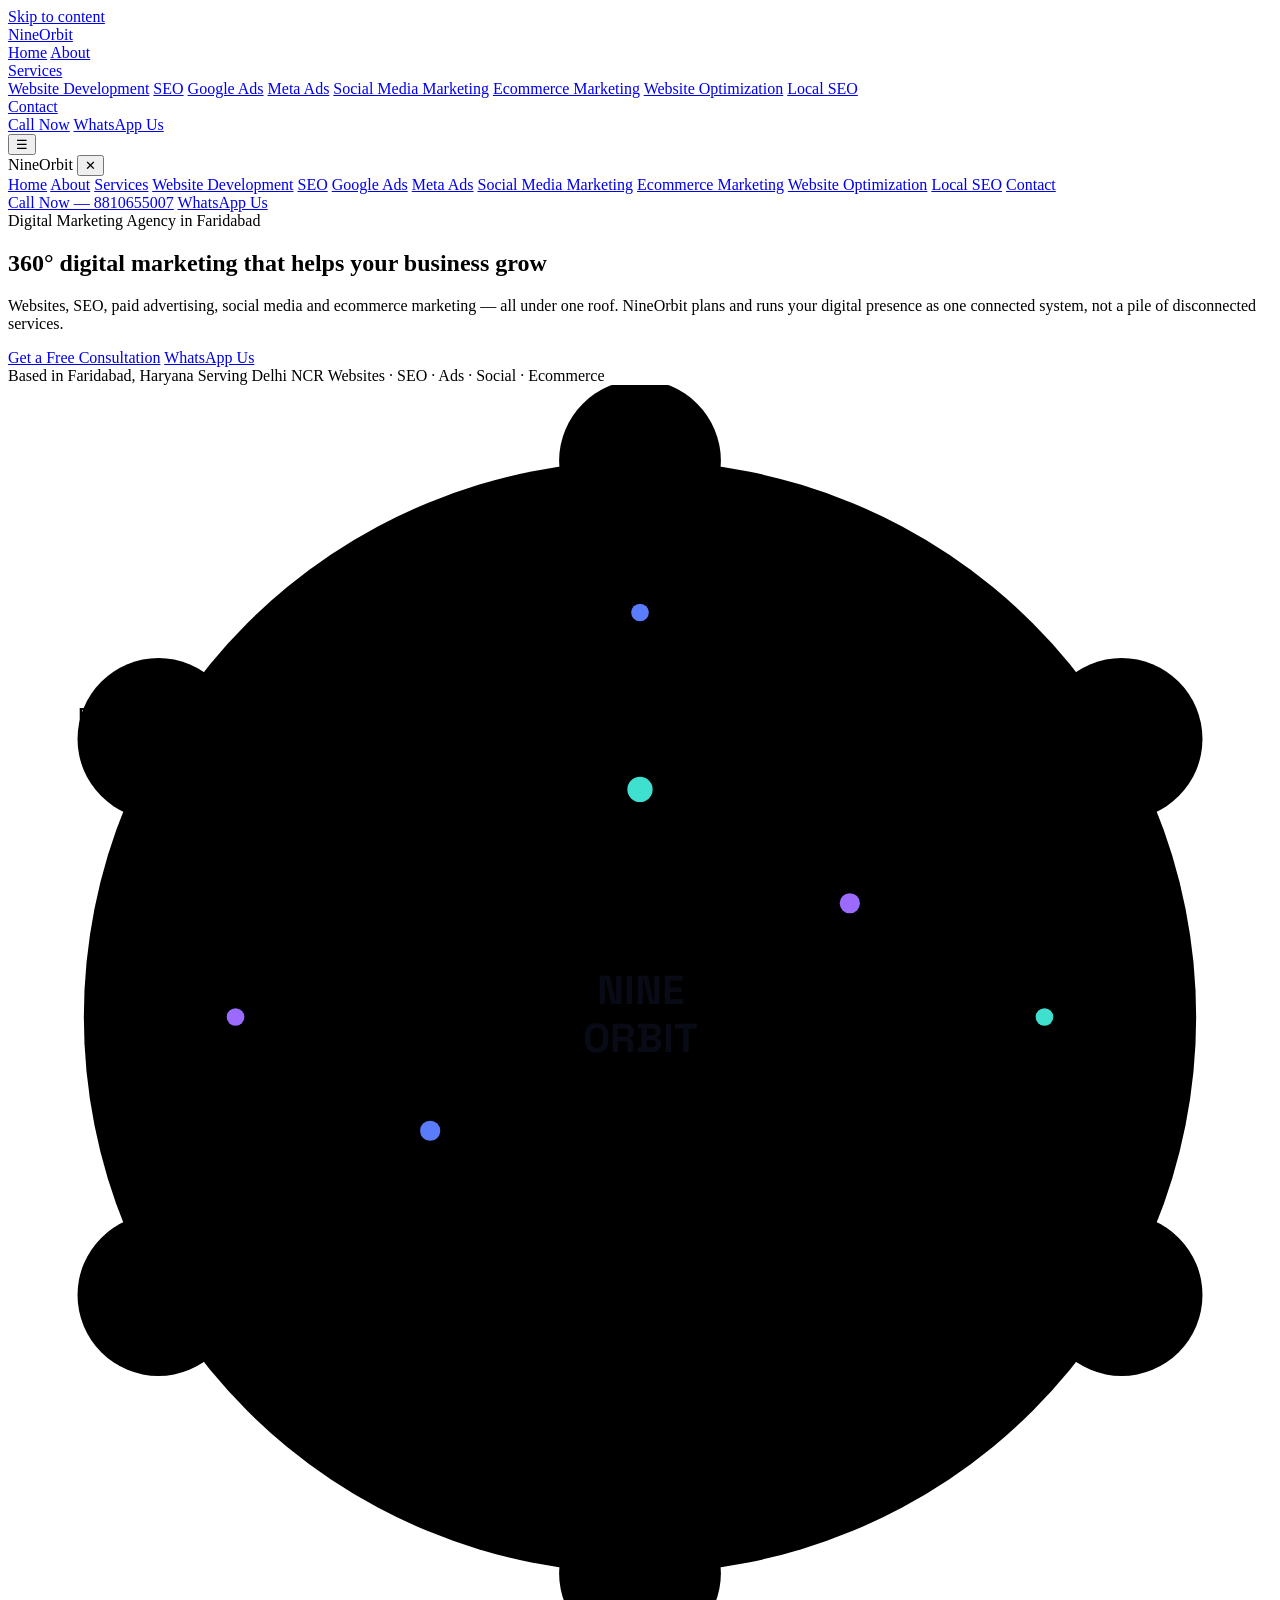
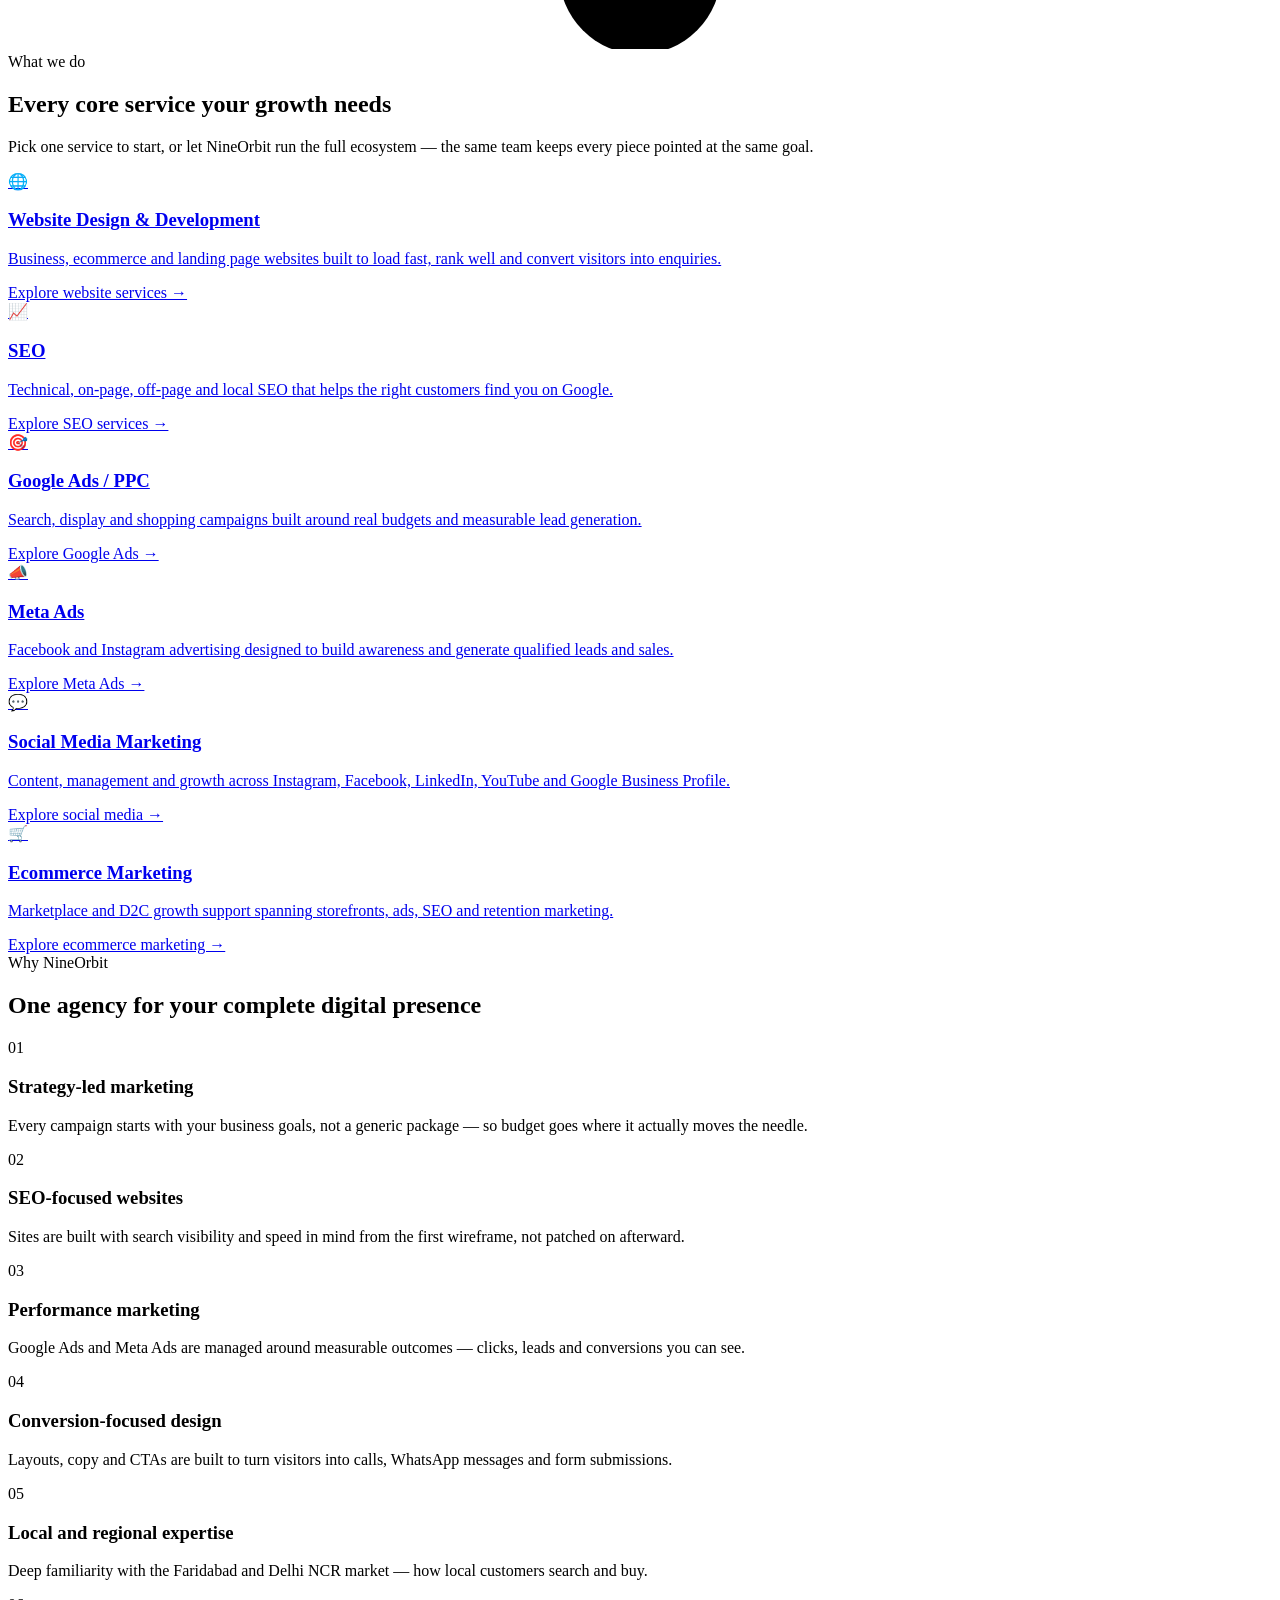
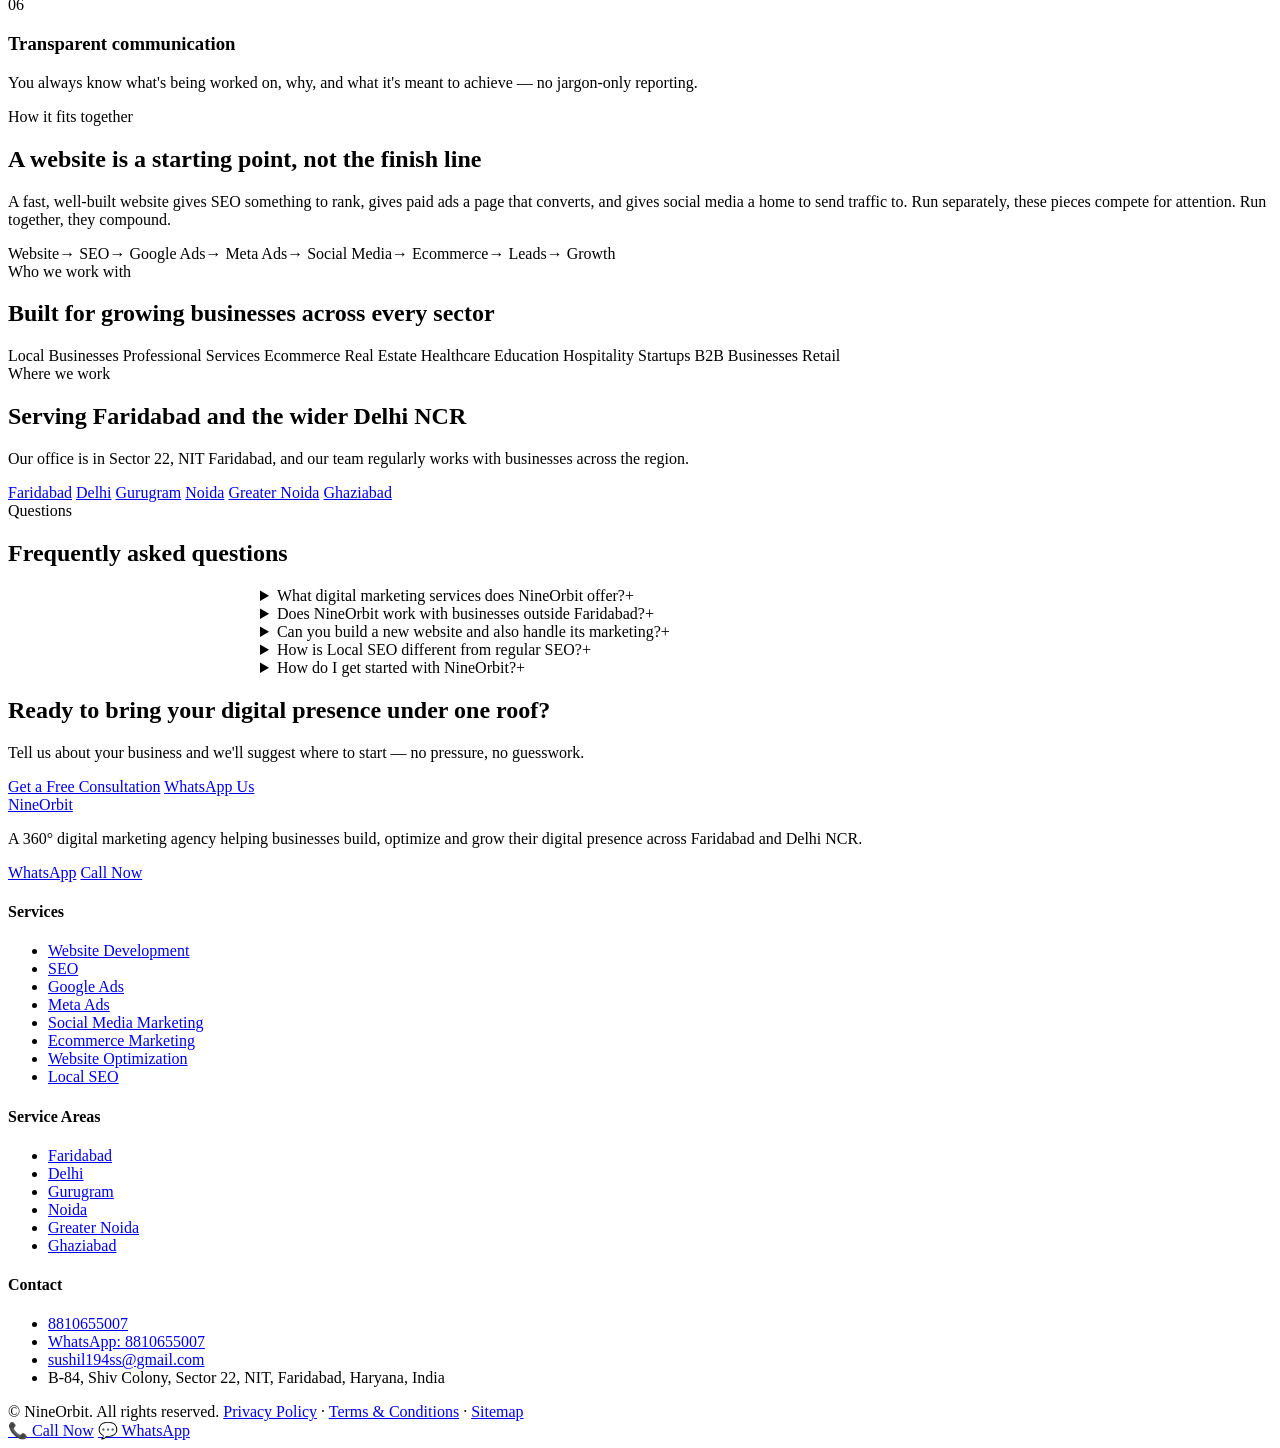
==== index.html @ 41f6447b "first viesion of nineorbit" ====
<!DOCTYPE html>
<html lang="en-IN">
<head>
<meta charset="UTF-8">
<meta name="viewport" content="width=device-width, initial-scale=1.0">
<title>NineOrbit — Digital Marketing Agency in Faridabad | Websites, SEO &amp; Ads</title>
<meta name="description" content="NineOrbit is a full-service digital marketing agency in Faridabad serving Delhi, Gurugram, Noida, Greater Noida and Ghaziabad — websites, SEO, Google Ads, Meta Ads, social media and ecommerce marketing under one roof.">
<link rel="canonical" href="https://www.nineorbit.in/">
<meta property="og:type" content="website">
<meta property="og:title" content="NineOrbit — 360° Digital Marketing Agency in Faridabad">
<meta property="og:description" content="Websites, SEO, paid advertising, social media and ecommerce marketing — all under one roof. Serving Faridabad, Delhi, Gurugram, Noida, Greater Noida and Ghaziabad.">
<meta property="og:url" content="https://www.nineorbit.in/">
<meta property="og:image" content="https://www.nineorbit.in/images/og-cover.jpg">
<meta property="og:locale" content="en_IN">
<meta name="twitter:card" content="summary_large_image">
<meta name="twitter:title" content="NineOrbit — 360° Digital Marketing Agency in Faridabad">
<meta name="twitter:description" content="Websites, SEO, paid advertising, social media and ecommerce marketing — all under one roof.">
<meta name="twitter:image" content="https://www.nineorbit.in/images/og-cover.jpg">
<link rel="icon" href="data:image/svg+xml,<svg xmlns=%22http://www.w3.org/2000/svg%22 viewBox=%220 0 32 32%22><circle cx=%2216%22 cy=%2216%22 r=%2214%22 fill=%22%235B7CFA%22/></svg>">
<link rel="preconnect" href="https://fonts.googleapis.com">
<link rel="preconnect" href="https://fonts.gstatic.com" crossorigin>
<link href="https://fonts.googleapis.com/css2?family=Space+Grotesk:wght@500;600;700&family=Inter:wght@400;500;600;700&family=IBM+Plex+Mono:wght@400;500&display=swap" rel="stylesheet">
<link rel="stylesheet" href="css/style.css">
<script type="application/ld+json">
{
  "@context": "https://schema.org",
  "@type": "Organization",
  "@id": "https://www.nineorbit.in/#organization",
  "name": "NineOrbit",
  "url": "https://www.nineorbit.in/",
  "logo": "https://www.nineorbit.in/images/logo.png",
  "email": "sushil194ss@gmail.com",
  "telephone": "+91-8810655007",
  "address": {
    "@type": "PostalAddress",
    "streetAddress": "B-84, Shiv Colony, Sector 22, NIT",
    "addressLocality": "Faridabad",
    "addressRegion": "Haryana",
    "addressCountry": "IN"
  }
}
</script>
<script type="application/ld+json">
{
  "@context": "https://schema.org",
  "@type": "LocalBusiness",
  "@id": "https://www.nineorbit.in/#localbusiness",
  "name": "NineOrbit",
  "image": "https://www.nineorbit.in/images/og-cover.jpg",
  "url": "https://www.nineorbit.in/",
  "telephone": "+91-8810655007",
  "email": "sushil194ss@gmail.com",
  "priceRange": "$$",
  "address": {
    "@type": "PostalAddress",
    "streetAddress": "B-84, Shiv Colony, Sector 22, NIT",
    "addressLocality": "Faridabad",
    "addressRegion": "Haryana",
    "postalCode": "121001",
    "addressCountry": "IN"
  },
  "areaServed": [
    {"@type": "City", "name": "Faridabad"},
    {"@type": "City", "name": "Delhi"},
    {"@type": "City", "name": "Gurugram"},
    {"@type": "City", "name": "Noida"},
    {"@type": "City", "name": "Greater Noida"},
    {"@type": "City", "name": "Ghaziabad"}
  ]
}
</script>
<script type="application/ld+json">
{
  "@context": "https://schema.org",
  "@type": "WebSite",
  "@id": "https://www.nineorbit.in/#website",
  "url": "https://www.nineorbit.in/",
  "name": "NineOrbit",
  "publisher": {"@id": "https://www.nineorbit.in/#organization"}
}
</script>
<script type="application/ld+json">
{
  "@context": "https://schema.org",
  "@type": "FAQPage",
  "mainEntity": [
    {"@type": "Question", "name": "What digital marketing services does NineOrbit offer?",
     "acceptedAnswer": {"@type": "Answer", "text": "NineOrbit provides website design and development, SEO (local, technical and on/off-page), Google Ads and Meta Ads management, social media marketing and management, and ecommerce marketing — planned and executed as one connected strategy rather than isolated services."}},
    {"@type": "Question", "name": "Does NineOrbit work with businesses outside Faridabad?",
     "acceptedAnswer": {"@type": "Answer", "text": "Yes. While our office is in Faridabad, we actively serve businesses across Delhi, Gurugram, Noida, Greater Noida and Ghaziabad, and can support clients across India remotely."}},
    {"@type": "Question", "name": "Can NineOrbit build a new website and handle its marketing?",
     "acceptedAnswer": {"@type": "Answer", "text": "Yes. We design and develop SEO-friendly, fast-loading websites and can also manage the SEO, paid advertising and social media that drive traffic to them, so the website and the marketing plan work together from day one."}},
    {"@type": "Question", "name": "How do I get started with NineOrbit?",
     "acceptedAnswer": {"@type": "Answer", "text": "Call or WhatsApp us at 8810655007, email sushil194ss@gmail.com, or fill out the consultation form on our Contact page. We'll discuss your goals and recommend a practical starting point."}}
  ]
}
</script>
</head>
<body>
<a class="skip-link" href="#main">Skip to content</a>

<header class="site-header">
  <nav class="nav">
    <a href="index.html" class="brand"><span class="brand-mark" aria-hidden="true"></span>NineOrbit</a>
    <div class="nav-links">
      <a href="index.html" aria-current="page">Home</a>
      <a href="about.html">About</a>
      <div class="has-dropdown">
        <a href="services.html">Services</a>
        <div class="dropdown">
          <a href="website-development.html">Website Development</a>
          <a href="seo.html">SEO</a>
          <a href="google-ads.html">Google Ads</a>
          <a href="meta-ads.html">Meta Ads</a>
          <a href="social-media-marketing.html">Social Media Marketing</a>
          <a href="ecommerce-marketing.html">Ecommerce Marketing</a>
          <a href="website-optimization.html">Website Optimization</a>
          <a href="local-seo.html">Local SEO</a>
        </div>
      </div>
      <a href="contact.html">Contact</a>
    </div>
    <div class="nav-cta">
      <a href="tel:+918810655007" class="btn btn-outline btn-sm">Call Now</a>
      <a href="https://wa.me/918810655007?text=Hello%20NineOrbit%2C%20I%20would%20like%20to%20discuss%20digital%20marketing%20services%20for%20my%20business." class="btn btn-primary btn-sm" target="_blank" rel="noopener">WhatsApp Us</a>
    </div>
    <button class="nav-toggle" data-nav-toggle aria-label="Open menu" aria-expanded="false" aria-controls="mobileDrawer">☰</button>
  </nav>
</header>

<div class="mobile-drawer" data-mobile-drawer id="mobileDrawer" aria-hidden="true">
  <div class="mobile-drawer-head">
    <span class="brand"><span class="brand-mark" aria-hidden="true"></span>NineOrbit</span>
    <button class="mobile-drawer-close" data-drawer-close aria-label="Close menu">✕</button>
  </div>
  <a href="index.html" aria-current="page">Home</a>
  <a href="about.html">About</a>
  <a href="services.html">Services</a>
  <a href="website-development.html">Website Development</a>
  <a href="seo.html">SEO</a>
  <a href="google-ads.html">Google Ads</a>
  <a href="meta-ads.html">Meta Ads</a>
  <a href="social-media-marketing.html">Social Media Marketing</a>
  <a href="ecommerce-marketing.html">Ecommerce Marketing</a>
  <a href="website-optimization.html">Website Optimization</a>
  <a href="local-seo.html">Local SEO</a>
  <a href="contact.html">Contact</a>
  <div class="mobile-drawer-ctas">
    <a href="tel:+918810655007" class="btn btn-outline btn-block">Call Now — 8810655007</a>
    <a href="https://wa.me/918810655007?text=Hello%20NineOrbit%2C%20I%20would%20like%20to%20discuss%20digital%20marketing%20services%20for%20my%20business." class="btn btn-primary btn-block" target="_blank" rel="noopener">WhatsApp Us</a>
  </div>
</div>

<main id="main">

  <section class="hero">
    <div class="container hero-grid">
      <div>
        <span class="eyebrow">Digital Marketing Agency in Faridabad</span>
        <h1>360° digital marketing that helps your business grow</h1>
        <p class="lede">Websites, SEO, paid advertising, social media and ecommerce marketing — all under one roof. NineOrbit plans and runs your digital presence as one connected system, not a pile of disconnected services.</p>
        <div class="hero-ctas">
          <a href="contact.html" class="btn btn-primary">Get a Free Consultation</a>
          <a href="https://wa.me/918810655007?text=Hello%20NineOrbit%2C%20I%20would%20like%20to%20discuss%20digital%20marketing%20services%20for%20my%20business." class="btn btn-whatsapp" target="_blank" rel="noopener">WhatsApp Us</a>
        </div>
        <div class="hero-trust">
          <span>Based in Faridabad, Haryana</span>
          <span>Serving Delhi NCR</span>
          <span>Websites · SEO · Ads · Social · Ecommerce</span>
        </div>
      </div>
      <div class="orbit-stage" aria-hidden="false">
        <svg viewBox="0 0 500 500" role="img" aria-labelledby="orbitTitle">
          <title id="orbitTitle">Diagram of NineOrbit's connected digital marketing ecosystem: website, SEO, Google Ads, Meta Ads, social media and ecommerce orbiting a central growth core</title>
          <defs>
            <radialGradient id="coreGradient" cx="35%" cy="30%" r="75%">
              <stop offset="0%" stop-color="#3FE0D0"/>
              <stop offset="45%" stop-color="#5B7CFA"/>
              <stop offset="100%" stop-color="#9B6BFF"/>
            </radialGradient>
          </defs>
          <circle class="orbit-ring" cx="250" cy="250" r="90"/>
          <circle class="orbit-ring" cx="250" cy="250" r="160"/>
          <circle class="orbit-ring" cx="250" cy="250" r="220"/>

          <g class="spin-slow" style="transform-origin:250px 250px;">
            <circle class="orbit-node" cx="250" cy="160" r="5" fill="#3FE0D0" stroke="none"/>
            <circle class="orbit-node" cx="333" cy="205" r="4" fill="#9B6BFF" stroke="none"/>
            <circle class="orbit-node" cx="167" cy="295" r="4" fill="#5B7CFA" stroke="none"/>
          </g>
          <g class="counter-spin" style="transform-origin:250px 250px;">
            <circle class="orbit-node" cx="250" cy="90" r="3.5" fill="#5B7CFA" stroke="none"/>
            <circle class="orbit-node" cx="410" cy="250" r="3.5" fill="#3FE0D0" stroke="none"/>
            <circle class="orbit-node" cx="90" cy="250" r="3.5" fill="#9B6BFF" stroke="none"/>
          </g>

          <circle class="orbit-core" cx="250" cy="250" r="56"/>
          <text x="250" y="245" text-anchor="middle" font-family="Space Grotesk, sans-serif" font-weight="700" font-size="16" fill="#080B15">NINE</text>
          <text x="250" y="264" text-anchor="middle" font-family="Space Grotesk, sans-serif" font-weight="700" font-size="16" fill="#080B15">ORBIT</text>

          <g font-family="IBM Plex Mono, monospace" font-size="12">
            <circle class="orbit-node" cx="250" cy="30" r="32"/>
            <text x="250" y="26" text-anchor="middle" class="orbit-node-label">Website</text>
            <text x="250" y="40" text-anchor="middle" class="orbit-node-label">Design</text>

            <circle class="orbit-node" cx="440.5" cy="140" r="32"/>
            <text x="440.5" y="136" text-anchor="middle" class="orbit-node-label">SEO</text>

            <circle class="orbit-node" cx="440.5" cy="360" r="32"/>
            <text x="440.5" y="356" text-anchor="middle" class="orbit-node-label">Google</text>
            <text x="440.5" y="370" text-anchor="middle" class="orbit-node-label">Ads</text>

            <circle class="orbit-node" cx="250" cy="470" r="32"/>
            <text x="250" y="466" text-anchor="middle" class="orbit-node-label">Meta</text>
            <text x="250" y="480" text-anchor="middle" class="orbit-node-label">Ads</text>

            <circle class="orbit-node" cx="59.5" cy="360" r="32"/>
            <text x="59.5" y="356" text-anchor="middle" class="orbit-node-label">Social</text>
            <text x="59.5" y="370" text-anchor="middle" class="orbit-node-label">Media</text>

            <circle class="orbit-node" cx="59.5" cy="140" r="32"/>
            <text x="59.5" y="136" text-anchor="middle" class="orbit-node-label">Ecommerce</text>
          </g>
        </svg>
      </div>
    </div>
  </section>

  <section class="section-tight">
    <div class="container">
      <div class="section-head center">
        <span class="eyebrow">What we do</span>
        <h2>Every core service your growth needs</h2>
        <p class="lede">Pick one service to start, or let NineOrbit run the full ecosystem — the same team keeps every piece pointed at the same goal.</p>
      </div>
      <div class="grid grid-3">
        <a href="website-development.html" class="card">
          <div class="card-icon">🌐</div>
          <h3>Website Design &amp; Development</h3>
          <p>Business, ecommerce and landing page websites built to load fast, rank well and convert visitors into enquiries.</p>
          <span class="card-link">Explore website services →</span>
        </a>
        <a href="seo.html" class="card">
          <div class="card-icon">📈</div>
          <h3>SEO</h3>
          <p>Technical, on-page, off-page and local SEO that helps the right customers find you on Google.</p>
          <span class="card-link">Explore SEO services →</span>
        </a>
        <a href="google-ads.html" class="card">
          <div class="card-icon">🎯</div>
          <h3>Google Ads / PPC</h3>
          <p>Search, display and shopping campaigns built around real budgets and measurable lead generation.</p>
          <span class="card-link">Explore Google Ads →</span>
        </a>
        <a href="meta-ads.html" class="card">
          <div class="card-icon">📣</div>
          <h3>Meta Ads</h3>
          <p>Facebook and Instagram advertising designed to build awareness and generate qualified leads and sales.</p>
          <span class="card-link">Explore Meta Ads →</span>
        </a>
        <a href="social-media-marketing.html" class="card">
          <div class="card-icon">💬</div>
          <h3>Social Media Marketing</h3>
          <p>Content, management and growth across Instagram, Facebook, LinkedIn, YouTube and Google Business Profile.</p>
          <span class="card-link">Explore social media →</span>
        </a>
        <a href="ecommerce-marketing.html" class="card">
          <div class="card-icon">🛒</div>
          <h3>Ecommerce Marketing</h3>
          <p>Marketplace and D2C growth support spanning storefronts, ads, SEO and retention marketing.</p>
          <span class="card-link">Explore ecommerce marketing →</span>
        </a>
      </div>
    </div>
  </section>

  <section class="section-tight">
    <div class="container">
      <div class="section-head">
        <span class="eyebrow">Why NineOrbit</span>
        <h2>One agency for your complete digital presence</h2>
      </div>
      <div class="grid grid-2">
        <div>
          <div class="feature-row">
            <span class="feature-num">01</span>
            <div><h3>Strategy-led marketing</h3><p>Every campaign starts with your business goals, not a generic package — so budget goes where it actually moves the needle.</p></div>
          </div>
          <div class="feature-row">
            <span class="feature-num">02</span>
            <div><h3>SEO-focused websites</h3><p>Sites are built with search visibility and speed in mind from the first wireframe, not patched on afterward.</p></div>
          </div>
          <div class="feature-row">
            <span class="feature-num">03</span>
            <div><h3>Performance marketing</h3><p>Google Ads and Meta Ads are managed around measurable outcomes — clicks, leads and conversions you can see.</p></div>
          </div>
        </div>
        <div>
          <div class="feature-row">
            <span class="feature-num">04</span>
            <div><h3>Conversion-focused design</h3><p>Layouts, copy and CTAs are built to turn visitors into calls, WhatsApp messages and form submissions.</p></div>
          </div>
          <div class="feature-row">
            <span class="feature-num">05</span>
            <div><h3>Local and regional expertise</h3><p>Deep familiarity with the Faridabad and Delhi NCR market — how local customers search and buy.</p></div>
          </div>
          <div class="feature-row">
            <span class="feature-num">06</span>
            <div><h3>Transparent communication</h3><p>You always know what's being worked on, why, and what it's meant to achieve — no jargon-only reporting.</p></div>
          </div>
        </div>
      </div>
    </div>
  </section>

  <section class="section-tight">
    <div class="container">
      <div class="section-head center">
        <span class="eyebrow">How it fits together</span>
        <h2>A website is a starting point, not the finish line</h2>
        <p class="lede">A fast, well-built website gives SEO something to rank, gives paid ads a page that converts, and gives social media a home to send traffic to. Run separately, these pieces compete for attention. Run together, they compound.</p>
      </div>
      <div class="flow">
        <span class="flow-node">Website</span><span class="flow-arrow">→</span>
        <span class="flow-node">SEO</span><span class="flow-arrow">→</span>
        <span class="flow-node">Google Ads</span><span class="flow-arrow">→</span>
        <span class="flow-node">Meta Ads</span><span class="flow-arrow">→</span>
        <span class="flow-node">Social Media</span><span class="flow-arrow">→</span>
        <span class="flow-node">Ecommerce</span><span class="flow-arrow">→</span>
        <span class="flow-node">Leads</span><span class="flow-arrow">→</span>
        <span class="flow-node">Growth</span>
      </div>
    </div>
  </section>

  <section class="section-tight">
    <div class="container">
      <div class="section-head center">
        <span class="eyebrow">Who we work with</span>
        <h2>Built for growing businesses across every sector</h2>
      </div>
      <div class="chip-row" style="justify-content:center;">
        <span class="chip">Local Businesses</span>
        <span class="chip">Professional Services</span>
        <span class="chip">Ecommerce</span>
        <span class="chip">Real Estate</span>
        <span class="chip">Healthcare</span>
        <span class="chip">Education</span>
        <span class="chip">Hospitality</span>
        <span class="chip">Startups</span>
        <span class="chip">B2B Businesses</span>
        <span class="chip">Retail</span>
      </div>
    </div>
  </section>

  <section class="section-tight">
    <div class="container">
      <div class="section-head center">
        <span class="eyebrow">Where we work</span>
        <h2>Serving Faridabad and the wider Delhi NCR</h2>
        <p class="lede">Our office is in Sector 22, NIT Faridabad, and our team regularly works with businesses across the region.</p>
      </div>
      <div class="chip-row" style="justify-content:center;">
        <a href="local-seo.html" class="chip">Faridabad</a>
        <a href="local-seo.html" class="chip">Delhi</a>
        <a href="local-seo.html" class="chip">Gurugram</a>
        <a href="local-seo.html" class="chip">Noida</a>
        <a href="local-seo.html" class="chip">Greater Noida</a>
        <a href="local-seo.html" class="chip">Ghaziabad</a>
      </div>
    </div>
  </section>

  <section class="section-tight">
    <div class="container">
      <div class="section-head center">
        <span class="eyebrow">Questions</span>
        <h2>Frequently asked questions</h2>
      </div>
      <div style="max-width:760px;margin:0 auto;">
        <details class="faq-item">
          <summary class="faq-q">What digital marketing services does NineOrbit offer?<span class="plus">+</span></summary>
          <div class="faq-a">Website design and development, SEO (local, technical, on-page and off-page), Google Ads and Meta Ads management, social media marketing and management, and ecommerce marketing — planned as one connected strategy.</div>
        </details>
        <details class="faq-item">
          <summary class="faq-q">Does NineOrbit work with businesses outside Faridabad?<span class="plus">+</span></summary>
          <div class="faq-a">Yes. Alongside Faridabad, we actively serve businesses in Delhi, Gurugram, Noida, Greater Noida and Ghaziabad, and support clients across India remotely.</div>
        </details>
        <details class="faq-item">
          <summary class="faq-q">Can you build a new website and also handle its marketing?<span class="plus">+</span></summary>
          <div class="faq-a">Yes — we design SEO-friendly, fast websites and can manage the SEO, ads and social media that drive traffic to them, so the site and the marketing plan are built to work together.</div>
        </details>
        <details class="faq-item">
          <summary class="faq-q">How is Local SEO different from regular SEO?<span class="plus">+</span></summary>
          <div class="faq-a">Local SEO focuses on visibility for location-based searches — Google Business Profile optimisation, local listings and location-specific content — alongside the technical and on-page foundations of regular SEO.</div>
        </details>
        <details class="faq-item">
          <summary class="faq-q">How do I get started with NineOrbit?<span class="plus">+</span></summary>
          <div class="faq-a">Call or WhatsApp 8810655007, email sushil194ss@gmail.com, or fill in the consultation form on our <a href="contact.html">Contact page</a>. We'll discuss your goals and suggest a practical starting point.</div>
        </details>
      </div>
    </div>
  </section>

  <section class="section-tight">
    <div class="container">
      <div class="cta-band">
        <h2>Ready to bring your digital presence under one roof?</h2>
        <p>Tell us about your business and we'll suggest where to start — no pressure, no guesswork.</p>
        <div class="cta-actions">
          <a href="contact.html" class="btn btn-primary">Get a Free Consultation</a>
          <a href="https://wa.me/918810655007?text=Hello%20NineOrbit%2C%20I%20would%20like%20to%20discuss%20digital%20marketing%20services%20for%20my%20business." class="btn btn-outline" target="_blank" rel="noopener">WhatsApp Us</a>
        </div>
      </div>
    </div>
  </section>

</main>

<footer class="site-footer">
  <div class="container">
    <div class="footer-grid">
      <div>
        <a href="index.html" class="brand" style="margin-bottom:14px;display:flex;"><span class="brand-mark"></span>NineOrbit</a>
        <p>A 360° digital marketing agency helping businesses build, optimize and grow their digital presence across Faridabad and Delhi NCR.</p>
        <div class="chip-row" style="margin-top:16px;">
          <a href="https://wa.me/918810655007" class="btn btn-whatsapp btn-sm" target="_blank" rel="noopener">WhatsApp</a>
          <a href="tel:+918810655007" class="btn btn-outline btn-sm">Call Now</a>
        </div>
      </div>
      <div>
        <h4>Services</h4>
        <ul>
          <li><a href="website-development.html">Website Development</a></li>
          <li><a href="seo.html">SEO</a></li>
          <li><a href="google-ads.html">Google Ads</a></li>
          <li><a href="meta-ads.html">Meta Ads</a></li>
          <li><a href="social-media-marketing.html">Social Media Marketing</a></li>
          <li><a href="ecommerce-marketing.html">Ecommerce Marketing</a></li>
          <li><a href="website-optimization.html">Website Optimization</a></li>
          <li><a href="local-seo.html">Local SEO</a></li>
        </ul>
      </div>
      <div>
        <h4>Service Areas</h4>
        <ul>
          <li><a href="local-seo.html">Faridabad</a></li>
          <li><a href="local-seo.html">Delhi</a></li>
          <li><a href="local-seo.html">Gurugram</a></li>
          <li><a href="local-seo.html">Noida</a></li>
          <li><a href="local-seo.html">Greater Noida</a></li>
          <li><a href="local-seo.html">Ghaziabad</a></li>
        </ul>
      </div>
      <div>
        <h4>Contact</h4>
        <ul>
          <li><a href="tel:+918810655007">8810655007</a></li>
          <li><a href="https://wa.me/918810655007">WhatsApp: 8810655007</a></li>
          <li><a href="mailto:sushil194ss@gmail.com">sushil194ss@gmail.com</a></li>
          <li>B-84, Shiv Colony, Sector 22, NIT, Faridabad, Haryana, India</li>
        </ul>
      </div>
    </div>
    <div class="footer-bottom">
      <span>© <span data-year></span> NineOrbit. All rights reserved.</span>
      <span><a href="privacy-policy.html">Privacy Policy</a> · <a href="terms-conditions.html">Terms &amp; Conditions</a> · <a href="sitemap.xml">Sitemap</a></span>
    </div>
  </div>
</footer>

<div class="mobile-sticky-cta">
  <a href="tel:+918810655007" class="call">📞 Call Now</a>
  <a href="https://wa.me/918810655007?text=Hello%20NineOrbit%2C%20I%20would%20like%20to%20discuss%20digital%20marketing%20services%20for%20my%20business." class="whatsapp" target="_blank" rel="noopener">💬 WhatsApp</a>
</div>

<script src="js/main.js" defer></script>
</body>
</html>
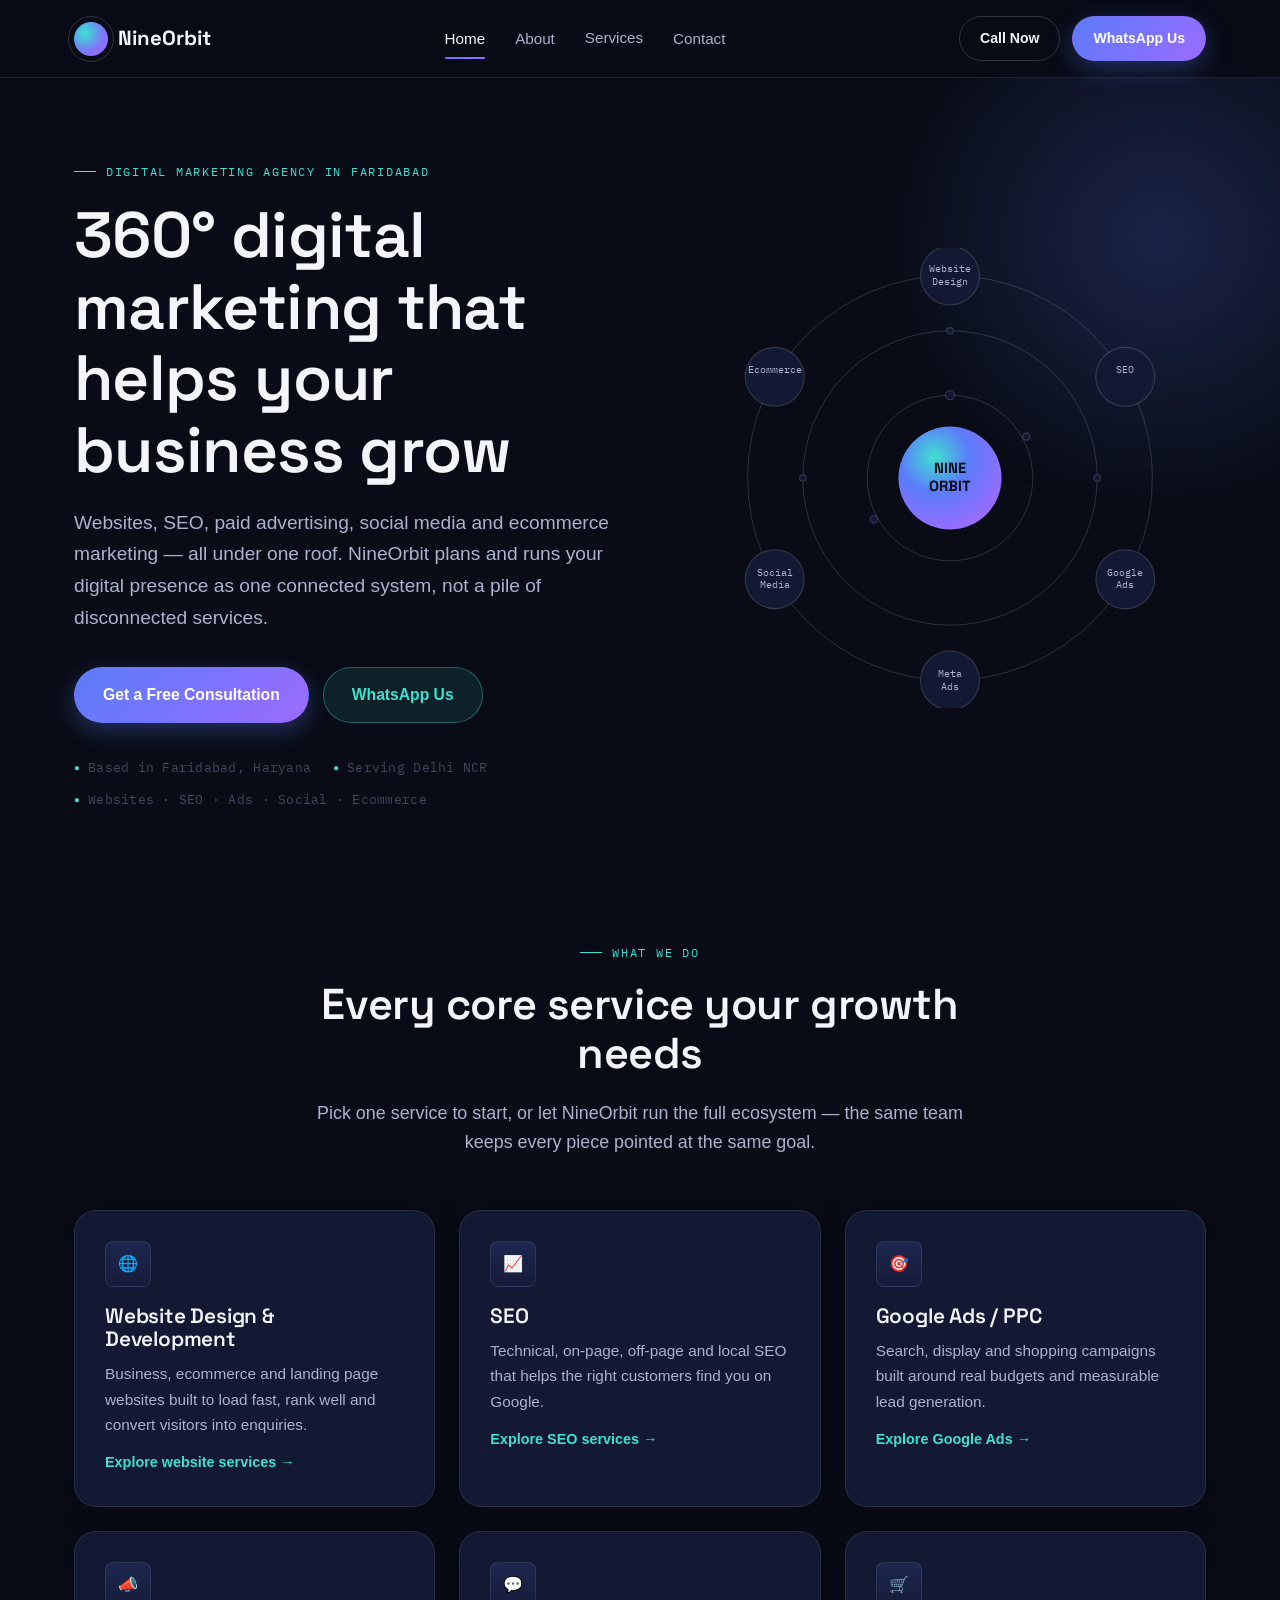
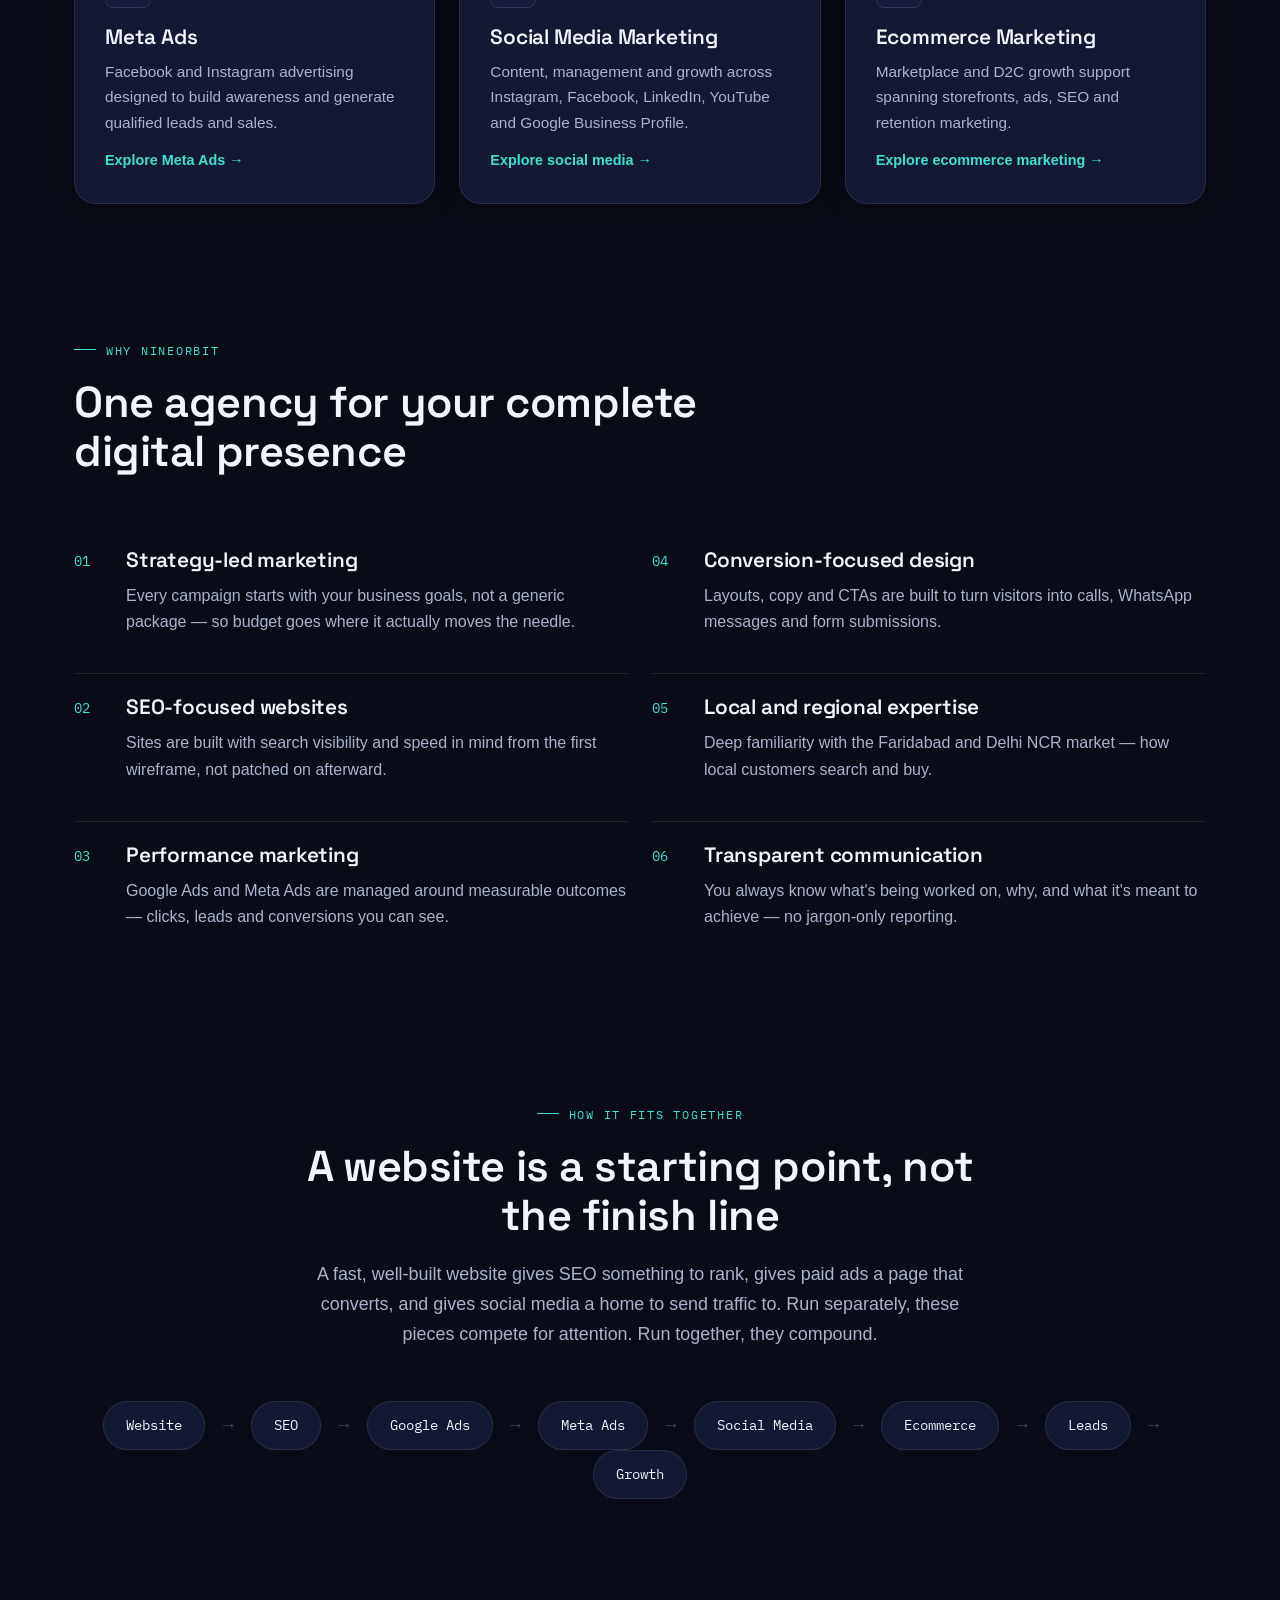
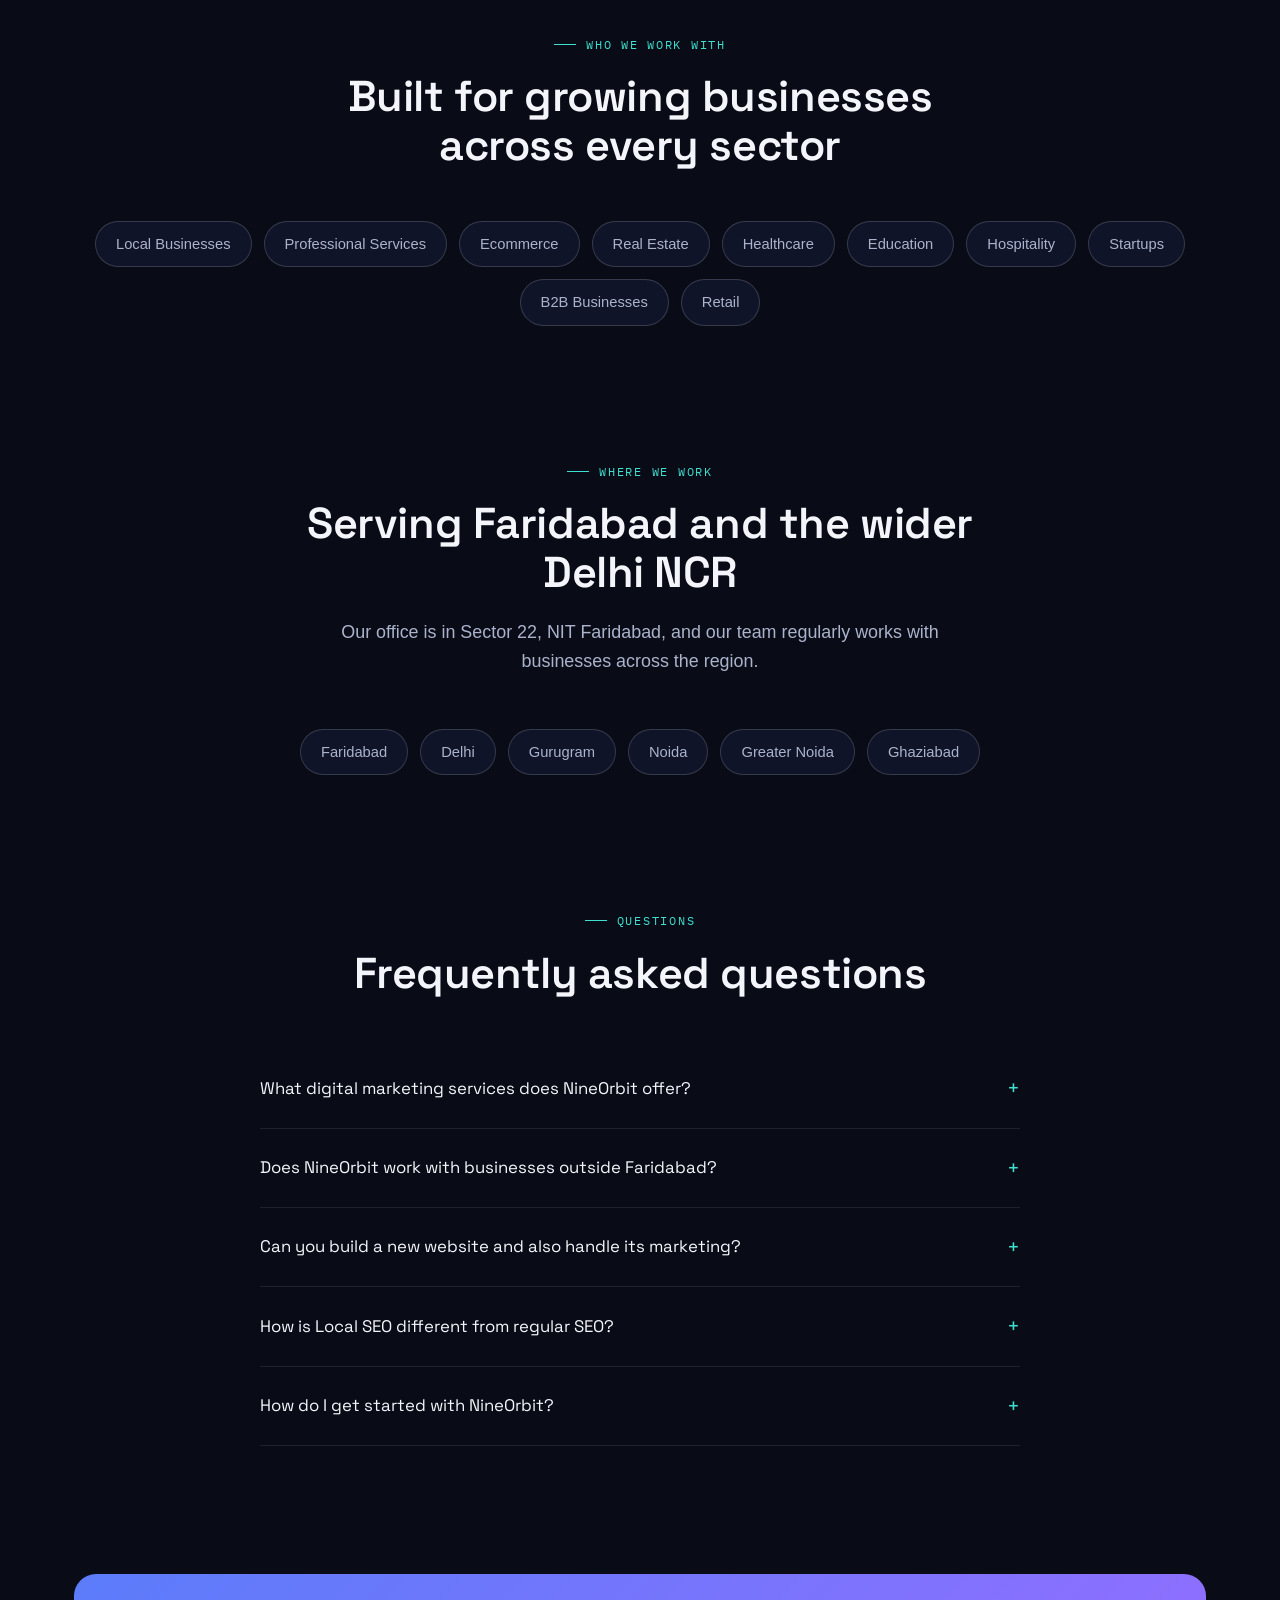
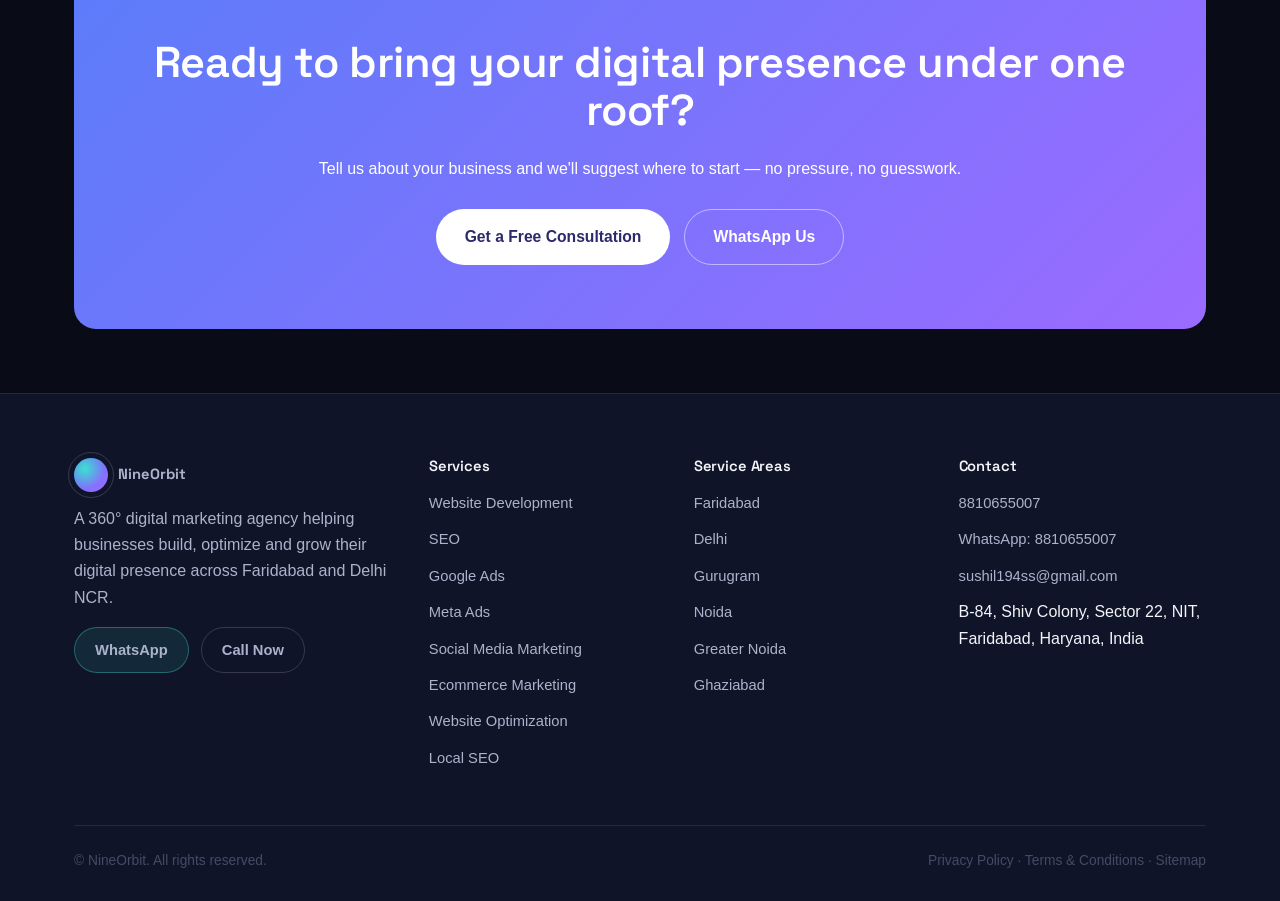
==== commit b4a476bb: "Fix stylesheet link path in index.html" ====
--- a/index.html
+++ b/index.html
@@ -20,7 +20,7 @@
 <link rel="preconnect" href="https://fonts.googleapis.com">
 <link rel="preconnect" href="https://fonts.gstatic.com" crossorigin>
 <link href="https://fonts.googleapis.com/css2?family=Space+Grotesk:wght@500;600;700&family=Inter:wght@400;500;600;700&family=IBM+Plex+Mono:wght@400;500&display=swap" rel="stylesheet">
-<link rel="stylesheet" href="css/style.css">
+<link rel="stylesheet" href="style.css">
 <script type="application/ld+json">
 {
   "@context": "https://schema.org",
--- a/style.css
+++ b/style.css
@@ -0,0 +1,574 @@
+/* ==========================================================================
+   NineOrbit — Design System
+   Palette: deep space navy + electric indigo/violet + cyan accent
+   Type: Space Grotesk (display) / Inter (body) / IBM Plex Mono (labels)
+   Signature element: the "Orbit System" diagram — concentric rings with
+   service nodes orbiting a central core, echoing the brand name and the
+   360° service model.
+   ========================================================================== */
+
+:root{
+  --bg: #090C16;
+  --bg-elevated: #0F1428;
+  --bg-card: #131933;
+  --bg-card-hover: #171F40;
+  --border: rgba(255,255,255,0.09);
+  --border-strong: rgba(255,255,255,0.16);
+
+  --text-primary: #F4F5FA;
+  --text-secondary: #ABB3CC;
+  --text-muted: #6E759690;
+
+  --accent-blue: #5B7CFA;
+  --accent-violet: #9B6BFF;
+  --accent-cyan: #3FE0D0;
+
+  --gradient-primary: linear-gradient(135deg, #5B7CFA 0%, #9B6BFF 100%);
+  --gradient-soft: linear-gradient(180deg, rgba(91,124,250,0.14) 0%, rgba(155,107,255,0.03) 100%);
+
+  --radius-sm: 8px;
+  --radius-md: 14px;
+  --radius-lg: 22px;
+  --radius-full: 999px;
+
+  --shadow-card: 0 4px 24px rgba(4,6,16,0.45);
+  --shadow-lift: 0 18px 48px rgba(4,6,16,0.55);
+
+  --container: 1180px;
+  --font-display: 'Space Grotesk', 'Inter', sans-serif;
+  --font-body: 'Inter', -apple-system, BlinkMacSystemFont, sans-serif;
+  --font-mono: 'IBM Plex Mono', 'Courier New', monospace;
+}
+
+*, *::before, *::after{ box-sizing: border-box; }
+html{ scroll-behavior: smooth; }
+@media (prefers-reduced-motion: reduce){
+  html{ scroll-behavior: auto; }
+  *, *::before, *::after{ animation-duration: 0.001ms !important; animation-iteration-count: 1 !important; transition-duration: 0.001ms !important; scroll-behavior: auto !important; }
+}
+
+body{
+  margin: 0;
+  background: var(--bg);
+  color: var(--text-primary);
+  font-family: var(--font-body);
+  font-size: 16px;
+  line-height: 1.65;
+  -webkit-font-smoothing: antialiased;
+}
+
+img{ max-width: 100%; display: block; }
+a{ color: inherit; text-decoration: none; }
+ul{ margin: 0; padding: 0; list-style: none; }
+button{ font-family: inherit; }
+
+h1,h2,h3,h4{
+  font-family: var(--font-display);
+  font-weight: 600;
+  line-height: 1.12;
+  letter-spacing: -0.01em;
+  margin: 0 0 0.5em;
+}
+h1{ font-size: clamp(2.4rem, 5.2vw, 4rem); }
+h2{ font-size: clamp(1.9rem, 3.4vw, 2.7rem); }
+h3{ font-size: 1.3rem; }
+p{ margin: 0 0 1em; color: var(--text-secondary); }
+
+.container{ width: 100%; max-width: var(--container); margin: 0 auto; padding: 0 24px; }
+.section{ padding: 96px 0; position: relative; }
+.section-tight{ padding: 64px 0; }
+@media (max-width: 720px){
+  .section{ padding: 64px 0; }
+  .section-tight{ padding: 44px 0; }
+}
+
+.eyebrow{
+  font-family: var(--font-mono);
+  font-size: 0.78rem;
+  letter-spacing: 0.14em;
+  text-transform: uppercase;
+  color: var(--accent-cyan);
+  display: inline-flex;
+  align-items: center;
+  gap: 10px;
+  margin-bottom: 18px;
+}
+.eyebrow::before{
+  content: '';
+  width: 22px; height: 1px;
+  background: var(--accent-cyan);
+  display: inline-block;
+}
+
+.section-head{ max-width: 680px; margin-bottom: 52px; }
+.section-head.center{ margin-left: auto; margin-right: auto; text-align: center; }
+.lede{ font-size: 1.12rem; color: var(--text-secondary); }
+
+/* ---------- Buttons ---------- */
+.btn{
+  display: inline-flex;
+  align-items: center;
+  justify-content: center;
+  gap: 8px;
+  padding: 14px 28px;
+  border-radius: var(--radius-full);
+  font-weight: 600;
+  font-size: 0.98rem;
+  border: 1px solid transparent;
+  cursor: pointer;
+  transition: transform 0.18s ease, box-shadow 0.18s ease, background 0.18s ease, border-color 0.18s ease;
+  white-space: nowrap;
+}
+.btn:focus-visible{ outline: 2px solid var(--accent-cyan); outline-offset: 3px; }
+.btn-primary{
+  background: var(--gradient-primary);
+  color: #fff;
+  box-shadow: 0 8px 24px rgba(91,124,250,0.32);
+}
+.btn-primary:hover{ transform: translateY(-2px); box-shadow: 0 14px 32px rgba(91,124,250,0.42); }
+.btn-outline{
+  background: transparent;
+  color: var(--text-primary);
+  border-color: var(--border-strong);
+}
+.btn-outline:hover{ border-color: var(--accent-cyan); color: var(--accent-cyan); transform: translateY(-2px); }
+.btn-whatsapp{
+  background: rgba(63,224,208,0.1);
+  color: var(--accent-cyan);
+  border-color: rgba(63,224,208,0.35);
+}
+.btn-whatsapp:hover{ background: rgba(63,224,208,0.18); transform: translateY(-2px); }
+.btn-block{ width: 100%; }
+.btn-sm{ padding: 10px 20px; font-size: 0.88rem; }
+
+/* ---------- Header ---------- */
+.site-header{
+  position: sticky;
+  top: 0;
+  z-index: 100;
+  background: rgba(9,12,22,0.82);
+  backdrop-filter: blur(14px);
+  border-bottom: 1px solid var(--border);
+}
+.nav{
+  display: flex;
+  align-items: center;
+  justify-content: space-between;
+  padding: 16px 24px;
+  max-width: var(--container);
+  margin: 0 auto;
+}
+.brand{
+  display: flex;
+  align-items: center;
+  gap: 10px;
+  font-family: var(--font-display);
+  font-weight: 700;
+  font-size: 1.28rem;
+  color: var(--text-primary);
+}
+.brand-mark{
+  width: 34px; height: 34px;
+  border-radius: 50%;
+  position: relative;
+  background: radial-gradient(circle at 32% 32%, var(--accent-cyan), transparent 60%), var(--gradient-primary);
+  flex-shrink: 0;
+}
+.brand-mark::after{
+  content: '';
+  position: absolute;
+  inset: -6px;
+  border: 1px solid var(--border-strong);
+  border-radius: 50%;
+}
+.nav-links{
+  display: flex;
+  align-items: center;
+  gap: 30px;
+}
+.nav-links a{
+  font-size: 0.95rem;
+  color: var(--text-secondary);
+  position: relative;
+  padding: 6px 0;
+}
+.nav-links a:hover, .nav-links a[aria-current="page"]{ color: var(--text-primary); }
+.nav-links a[aria-current="page"]::after{
+  content: '';
+  position: absolute;
+  left: 0; right: 0; bottom: -2px;
+  height: 2px;
+  background: var(--gradient-primary);
+  border-radius: 2px;
+}
+.nav-cta{ display: flex; align-items: center; gap: 12px; }
+.nav-toggle{
+  display: none;
+  background: none;
+  border: 1px solid var(--border-strong);
+  border-radius: var(--radius-sm);
+  width: 42px; height: 42px;
+  color: var(--text-primary);
+  align-items: center;
+  justify-content: center;
+  cursor: pointer;
+}
+.has-dropdown{ position: relative; }
+.dropdown{
+  position: absolute;
+  top: 100%;
+  left: -16px;
+  margin-top: 14px;
+  background: var(--bg-elevated);
+  border: 1px solid var(--border);
+  border-radius: var(--radius-md);
+  padding: 10px;
+  min-width: 240px;
+  box-shadow: var(--shadow-lift);
+  opacity: 0;
+  visibility: hidden;
+  transform: translateY(6px);
+  transition: 0.16s ease;
+}
+.has-dropdown:hover .dropdown, .has-dropdown:focus-within .dropdown{
+  opacity: 1; visibility: visible; transform: translateY(0);
+}
+.dropdown a{
+  display: block;
+  padding: 10px 12px;
+  border-radius: var(--radius-sm);
+  font-size: 0.92rem;
+}
+.dropdown a:hover{ background: var(--bg-card); color: var(--text-primary); }
+
+@media (max-width: 960px){
+  .nav-links, .nav-cta .btn-outline{ display: none; }
+  .nav-toggle{ display: inline-flex; }
+  .nav-cta{ gap: 8px; }
+}
+
+/* Mobile nav drawer */
+.mobile-drawer{
+  position: fixed;
+  inset: 0;
+  background: var(--bg);
+  z-index: 200;
+  padding: 20px 24px 40px;
+  display: none;
+  overflow-y: auto;
+}
+.mobile-drawer.open{ display: block; }
+.mobile-drawer-head{ display: flex; align-items: center; justify-content: space-between; margin-bottom: 30px; }
+.mobile-drawer a{
+  display: block;
+  padding: 16px 4px;
+  font-size: 1.15rem;
+  border-bottom: 1px solid var(--border);
+  color: var(--text-secondary);
+}
+.mobile-drawer a[aria-current="page"]{ color: var(--text-primary); }
+.mobile-drawer-close{
+  background: none; border: 1px solid var(--border-strong); border-radius: var(--radius-sm);
+  width: 42px; height: 42px; color: var(--text-primary); cursor: pointer;
+}
+.mobile-drawer-ctas{ margin-top: 26px; display: flex; flex-direction: column; gap: 12px; }
+
+/* ---------- Hero ---------- */
+.hero{
+  padding: 76px 0 60px;
+  position: relative;
+  overflow: hidden;
+}
+.hero::before{
+  content: '';
+  position: absolute;
+  top: -120px; right: -160px;
+  width: 560px; height: 560px;
+  background: radial-gradient(circle, rgba(91,124,250,0.22), transparent 70%);
+  filter: blur(10px);
+  pointer-events: none;
+}
+.hero-grid{
+  display: grid;
+  grid-template-columns: 1.05fr 0.95fr;
+  gap: 56px;
+  align-items: center;
+}
+.hero h1{ margin-bottom: 20px; }
+.hero .lede{ font-size: 1.2rem; margin-bottom: 34px; max-width: 540px; }
+.hero-ctas{ display: flex; flex-wrap: wrap; gap: 14px; margin-bottom: 34px; }
+.hero-trust{
+  display: flex;
+  flex-wrap: wrap;
+  gap: 10px 22px;
+  font-family: var(--font-mono);
+  font-size: 0.82rem;
+  color: var(--text-muted);
+  letter-spacing: 0.02em;
+}
+.hero-trust span{ display: inline-flex; align-items: center; gap: 8px; }
+.hero-trust span::before{ content: '●'; color: var(--accent-cyan); font-size: 0.6rem; }
+
+@media (max-width: 960px){
+  .hero-grid{ grid-template-columns: 1fr; }
+}
+
+/* ---------- Orbit signature diagram ---------- */
+.orbit-stage{
+  position: relative;
+  width: 100%;
+  aspect-ratio: 1 / 1;
+  max-width: 460px;
+  margin: 0 auto;
+}
+.orbit-stage svg{ width: 100%; height: 100%; }
+.orbit-ring{ fill: none; stroke: var(--border-strong); stroke-width: 1; }
+.orbit-core{ fill: url(#coreGradient); }
+.orbit-node-group{ transform-origin: 250px 250px; }
+.orbit-node{
+  fill: var(--bg-card);
+  stroke: var(--border-strong);
+  stroke-width: 1.2;
+}
+.orbit-node-label{
+  font-family: var(--font-mono);
+  font-size: 10.5px;
+  fill: var(--text-secondary);
+}
+.spin-slow{ animation: spin 46s linear infinite; }
+.spin-slow-rev{ animation: spin-rev 60s linear infinite; }
+.spin-mid{ animation: spin 34s linear infinite; }
+@keyframes spin{ from{ transform: rotate(0deg); } to{ transform: rotate(360deg); } }
+@keyframes spin-rev{ from{ transform: rotate(360deg); } to{ transform: rotate(0deg); } }
+.counter-spin{ animation: spin-rev 46s linear infinite; }
+.counter-spin-mid{ animation: spin-rev 34s linear infinite; }
+
+/* ---------- Cards / grids ---------- */
+.grid{ display: grid; gap: 24px; }
+.grid-3{ grid-template-columns: repeat(3, 1fr); }
+.grid-4{ grid-template-columns: repeat(4, 1fr); }
+.grid-2{ grid-template-columns: repeat(2, 1fr); }
+@media (max-width: 960px){ .grid-3, .grid-4{ grid-template-columns: repeat(2, 1fr); } }
+@media (max-width: 620px){ .grid-2, .grid-3, .grid-4{ grid-template-columns: 1fr; } }
+
+.card{
+  background: var(--bg-card);
+  border: 1px solid var(--border);
+  border-radius: var(--radius-lg);
+  padding: 30px;
+  box-shadow: var(--shadow-card);
+  transition: transform 0.2s ease, border-color 0.2s ease, background 0.2s ease;
+}
+.card:hover{ transform: translateY(-4px); border-color: var(--border-strong); background: var(--bg-card-hover); }
+.card-icon{
+  width: 46px; height: 46px;
+  border-radius: var(--radius-sm);
+  background: var(--gradient-soft);
+  border: 1px solid var(--border);
+  display: flex; align-items: center; justify-content: center;
+  margin-bottom: 18px;
+  color: var(--accent-cyan);
+}
+.card h3{ margin-bottom: 10px; }
+.card p{ margin-bottom: 12px; font-size: 0.96rem; }
+.card-link{ font-size: 0.9rem; font-weight: 600; color: var(--accent-cyan); display: inline-flex; align-items: center; gap: 6px; }
+.card-link:hover{ gap: 10px; }
+
+/* Service link cards without shadow, used in nested lists */
+.mini-card{
+  background: var(--bg-elevated);
+  border: 1px solid var(--border);
+  border-radius: var(--radius-md);
+  padding: 20px;
+}
+
+/* ---------- Why-us / feature rows ---------- */
+.feature-row{ display: flex; gap: 18px; padding: 22px 0; border-bottom: 1px solid var(--border); }
+.feature-row:last-child{ border-bottom: none; }
+.feature-num{ font-family: var(--font-mono); color: var(--accent-cyan); font-size: 0.9rem; min-width: 34px; }
+
+/* ---------- Process / ecosystem flow ---------- */
+.flow{
+  display: flex;
+  flex-wrap: wrap;
+  align-items: center;
+  gap: 0;
+  justify-content: center;
+}
+.flow-node{
+  background: var(--bg-card);
+  border: 1px solid var(--border);
+  border-radius: var(--radius-full);
+  padding: 12px 22px;
+  font-family: var(--font-mono);
+  font-size: 0.86rem;
+  color: var(--text-primary);
+  white-space: nowrap;
+}
+.flow-arrow{ color: var(--text-muted); padding: 0 14px; font-size: 1.1rem; }
+@media (max-width: 720px){
+  .flow{ flex-direction: column; align-items: stretch; }
+  .flow-arrow{ align-self: center; transform: rotate(90deg); padding: 4px 0; }
+}
+
+/* ---------- Location chips ---------- */
+.chip-row{ display: flex; flex-wrap: wrap; gap: 12px; }
+.chip{
+  border: 1px solid var(--border-strong);
+  border-radius: var(--radius-full);
+  padding: 10px 20px;
+  font-size: 0.92rem;
+  color: var(--text-secondary);
+  background: var(--bg-elevated);
+}
+
+/* ---------- FAQ ---------- */
+.faq-item{ border-bottom: 1px solid var(--border); }
+.faq-q{
+  width: 100%;
+  text-align: left;
+  background: none;
+  border: none;
+  color: var(--text-primary);
+  font-family: var(--font-display);
+  font-size: 1.05rem;
+  padding: 22px 0;
+  display: flex;
+  justify-content: space-between;
+  align-items: center;
+  cursor: pointer;
+  gap: 20px;
+}
+.faq-q .plus{ transition: transform 0.2s ease; flex-shrink: 0; color: var(--accent-cyan); font-size: 1.3rem; }
+.faq-item[open] .plus{ transform: rotate(45deg); }
+.faq-a{ padding: 0 0 22px; color: var(--text-secondary); }
+.faq-q::-webkit-details-marker{ display: none; }
+
+/* ---------- CTA band ---------- */
+.cta-band{
+  background: var(--gradient-primary);
+  border-radius: var(--radius-lg);
+  padding: 64px 48px;
+  text-align: center;
+  position: relative;
+  overflow: hidden;
+}
+.cta-band h2, .cta-band p{ color: #fff; }
+.cta-band .btn-outline{ border-color: rgba(255,255,255,0.5); color: #fff; }
+.cta-band .btn-outline:hover{ border-color: #fff; background: rgba(255,255,255,0.12); }
+.cta-band .btn-primary{ background: #fff; color: #2C2A6B; box-shadow: none; }
+.cta-actions{ display: flex; gap: 14px; justify-content: center; flex-wrap: wrap; margin-top: 26px; }
+@media (max-width: 620px){ .cta-band{ padding: 44px 24px; } }
+
+/* ---------- Footer ---------- */
+.site-footer{ background: var(--bg-elevated); border-top: 1px solid var(--border); padding: 64px 0 28px; }
+.footer-grid{ display: grid; grid-template-columns: 1.4fr 1fr 1fr 1.1fr; gap: 40px; margin-bottom: 44px; }
+.footer-grid h4{ font-size: 0.92rem; color: var(--text-primary); margin-bottom: 16px; }
+.footer-grid ul li{ margin-bottom: 10px; }
+.footer-grid a{ color: var(--text-secondary); font-size: 0.92rem; }
+.footer-grid a:hover{ color: var(--accent-cyan); }
+.footer-bottom{
+  border-top: 1px solid var(--border);
+  padding-top: 24px;
+  display: flex;
+  justify-content: space-between;
+  flex-wrap: wrap;
+  gap: 12px;
+  font-size: 0.86rem;
+  color: var(--text-muted);
+}
+.footer-bottom a{ color: var(--text-muted); }
+.footer-bottom a:hover{ color: var(--accent-cyan); }
+@media (max-width: 860px){ .footer-grid{ grid-template-columns: 1fr 1fr; } }
+@media (max-width: 520px){ .footer-grid{ grid-template-columns: 1fr; } }
+
+/* ---------- Breadcrumbs ---------- */
+.breadcrumbs{ padding: 20px 0 0; font-size: 0.85rem; color: var(--text-muted); }
+.breadcrumbs a{ color: var(--text-muted); }
+.breadcrumbs a:hover{ color: var(--accent-cyan); }
+.breadcrumbs .sep{ margin: 0 8px; }
+
+/* ---------- Page hero (inner pages) ---------- */
+.page-hero{ padding: 40px 0 56px; }
+.page-hero .eyebrow{ margin-top: 6px; }
+.page-hero .lede{ max-width: 640px; font-size: 1.08rem; }
+
+/* ---------- Forms ---------- */
+.form-grid{ display: grid; grid-template-columns: 1fr 1fr; gap: 18px; }
+.form-field{ display: flex; flex-direction: column; gap: 8px; }
+.form-field.full{ grid-column: 1 / -1; }
+.form-field label{ font-size: 0.88rem; color: var(--text-secondary); }
+.form-field input, .form-field select, .form-field textarea{
+  background: var(--bg);
+  border: 1px solid var(--border-strong);
+  border-radius: var(--radius-sm);
+  padding: 13px 14px;
+  color: var(--text-primary);
+  font-family: var(--font-body);
+  font-size: 0.96rem;
+}
+.form-field textarea{ resize: vertical; min-height: 110px; }
+.form-field input:focus, .form-field select:focus, .form-field textarea:focus{
+  outline: none; border-color: var(--accent-cyan);
+}
+.form-field .error-text{ font-size: 0.8rem; color: #FF8A8A; min-height: 1em; }
+.form-field.invalid input, .form-field.invalid select, .form-field.invalid textarea{ border-color: #FF8A8A; }
+.form-status{
+  margin-top: 18px;
+  padding: 16px 18px;
+  border-radius: var(--radius-sm);
+  font-size: 0.92rem;
+  display: none;
+}
+.form-status.success{ display: block; background: rgba(63,224,208,0.1); border: 1px solid rgba(63,224,208,0.4); color: var(--accent-cyan); }
+.form-status.error{ display: block; background: rgba(255,138,138,0.1); border: 1px solid rgba(255,138,138,0.4); color: #FF8A8A; }
+.hp-field{ position: absolute; left: -9999px; opacity: 0; }
+@media (max-width: 720px){ .form-grid{ grid-template-columns: 1fr; } }
+
+.contact-layout{ display: grid; grid-template-columns: 1fr 1fr; gap: 48px; align-items: start; }
+@media (max-width: 900px){ .contact-layout{ grid-template-columns: 1fr; } }
+.contact-info-card{ background: var(--bg-card); border: 1px solid var(--border); border-radius: var(--radius-lg); padding: 34px; }
+.contact-info-row{ display: flex; gap: 16px; align-items: flex-start; padding: 16px 0; border-bottom: 1px solid var(--border); }
+.contact-info-row:last-child{ border-bottom: none; }
+.contact-info-row .label{ font-family: var(--font-mono); font-size: 0.76rem; text-transform: uppercase; letter-spacing: 0.08em; color: var(--text-muted); }
+.map-embed{ border-radius: var(--radius-md); overflow: hidden; border: 1px solid var(--border); margin-top: 20px; }
+.map-embed iframe{ width: 100%; height: 260px; border: 0; display: block; }
+
+/* ---------- Sticky mobile CTA ---------- */
+.mobile-sticky-cta{
+  position: fixed;
+  left: 0; right: 0; bottom: 0;
+  z-index: 150;
+  display: none;
+  gap: 1px;
+  background: var(--border);
+  border-top: 1px solid var(--border);
+}
+.mobile-sticky-cta a{
+  flex: 1;
+  text-align: center;
+  padding: 14px 8px;
+  font-weight: 600;
+  font-size: 0.92rem;
+  background: var(--bg-elevated);
+}
+.mobile-sticky-cta a.call{ color: var(--accent-cyan); }
+.mobile-sticky-cta a.whatsapp{ color: #fff; background: var(--gradient-primary); }
+@media (max-width: 720px){
+  .mobile-sticky-cta{ display: flex; }
+  body{ padding-bottom: 58px; }
+}
+
+/* ---------- Utility ---------- */
+.text-center{ text-align: center; }
+.mt-0{ margin-top: 0; }
+.divider{ height: 1px; background: var(--border); margin: 56px 0; border: none; }
+.table-wrap{ overflow-x: auto; }
+table{ width: 100%; border-collapse: collapse; }
+th, td{ text-align: left; padding: 12px 16px; border-bottom: 1px solid var(--border); font-size: 0.92rem; }
+th{ color: var(--text-primary); font-family: var(--font-mono); font-size: 0.78rem; text-transform: uppercase; letter-spacing: 0.06em; }
+td{ color: var(--text-secondary); }
+.skip-link{
+  position: absolute; left: -9999px; top: 0; background: var(--accent-blue); color: #fff; padding: 12px 18px; z-index: 999; border-radius: 0 0 8px 0;
+}
+.skip-link:focus{ left: 0; }
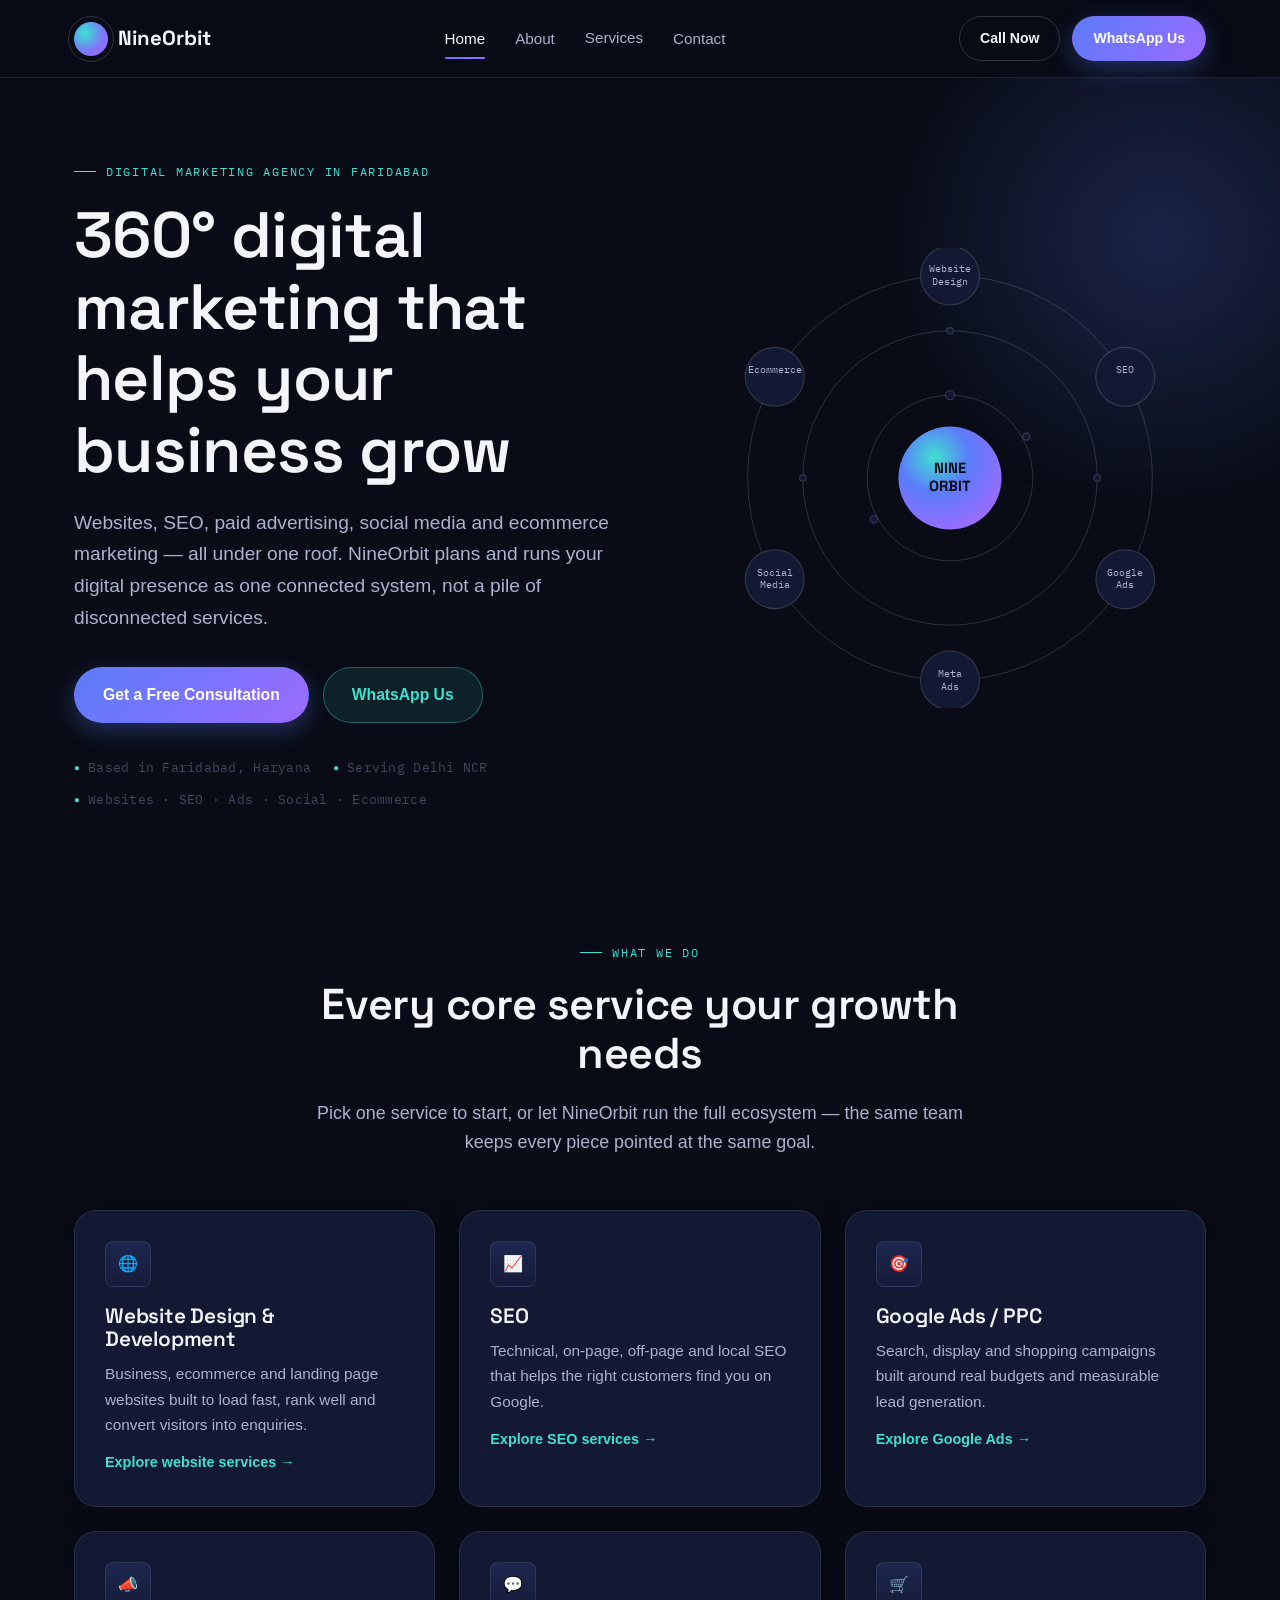
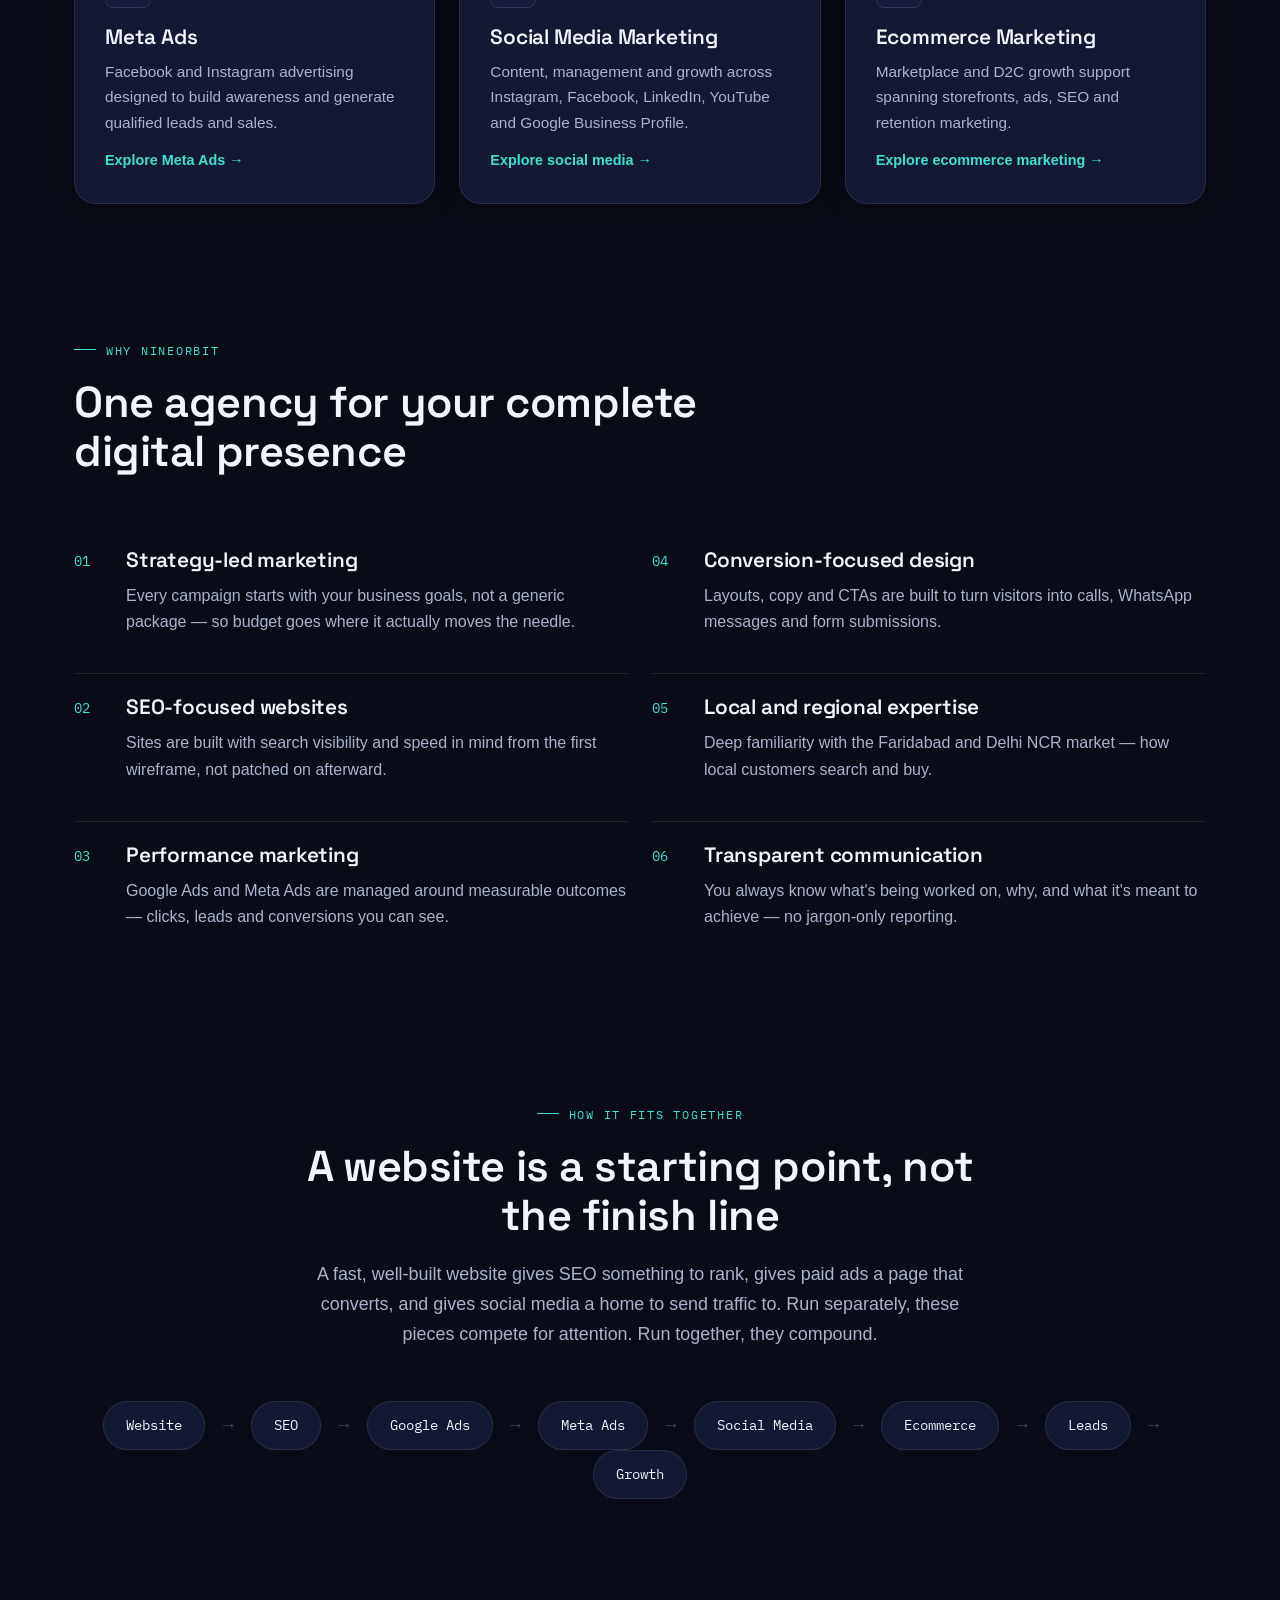
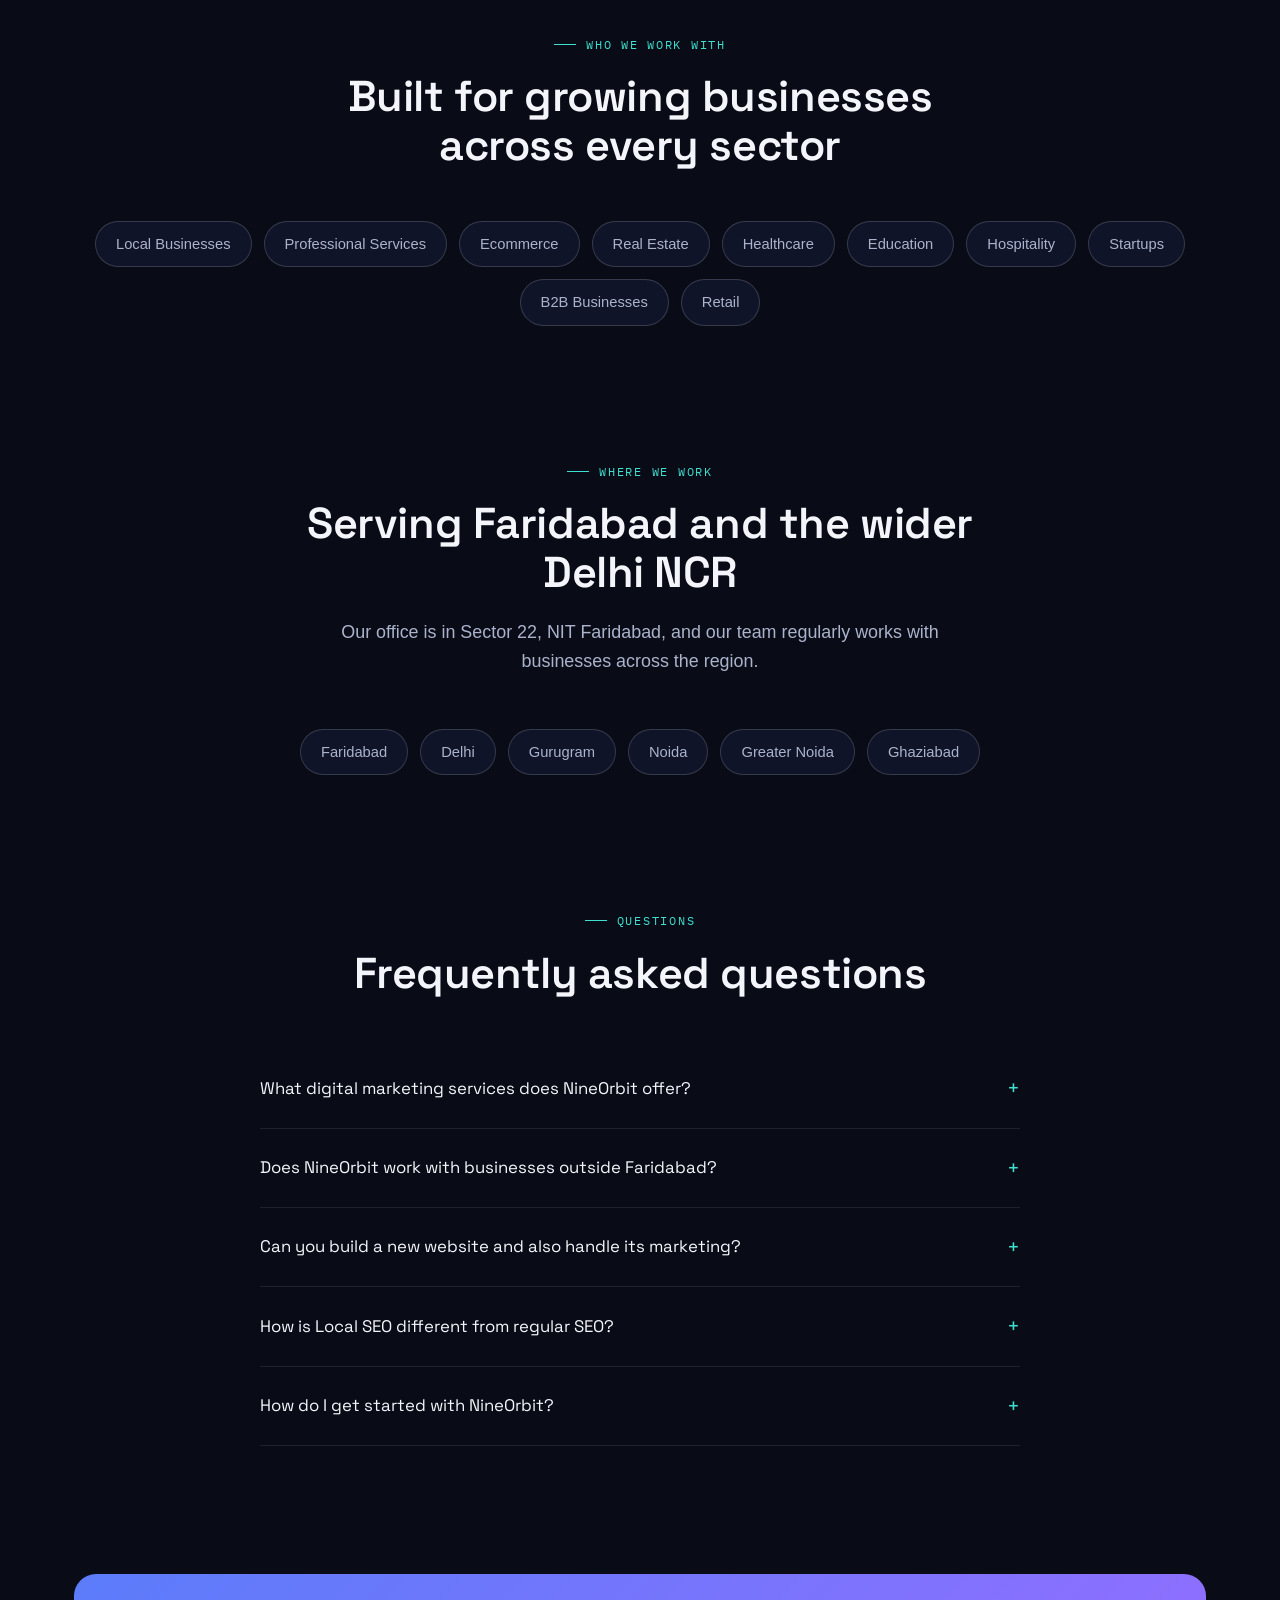
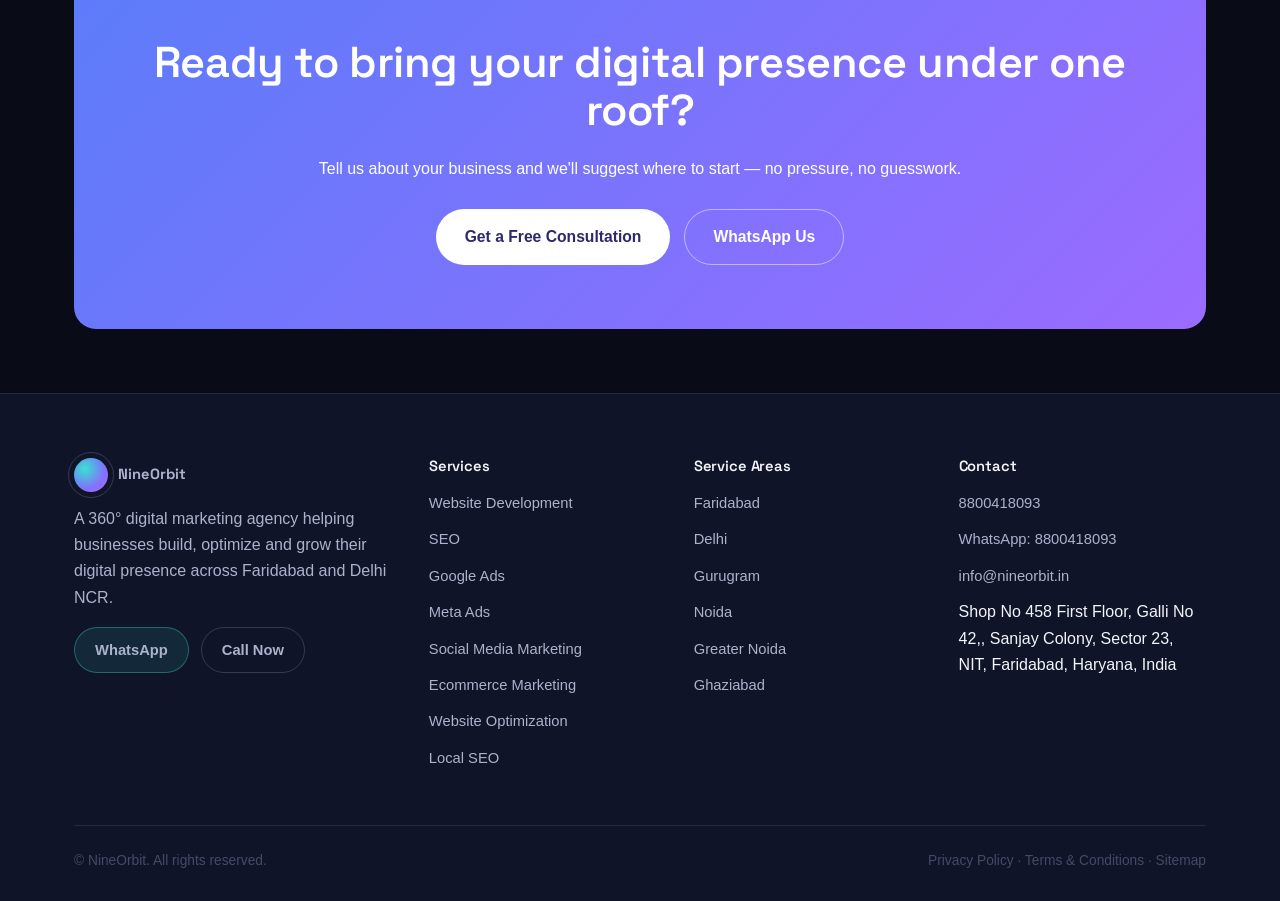
==== commit bfa0d5b8: "Update contact information in index.html" ====
--- a/index.html
+++ b/index.html
@@ -29,11 +29,11 @@
   "name": "NineOrbit",
   "url": "https://www.nineorbit.in/",
   "logo": "https://www.nineorbit.in/images/logo.png",
-  "email": "sushil194ss@gmail.com",
-  "telephone": "+91-8810655007",
+  "email": "info@nineorbit.in",
+  "telephone": "+91-8800418093",
   "address": {
     "@type": "PostalAddress",
-    "streetAddress": "B-84, Shiv Colony, Sector 22, NIT",
+    "streetAddress": "Shop No 458 First Floor, Sanjay Colony, Sector 23, NIT",
     "addressLocality": "Faridabad",
     "addressRegion": "Haryana",
     "addressCountry": "IN"
@@ -48,15 +48,15 @@
   "name": "NineOrbit",
   "image": "https://www.nineorbit.in/images/og-cover.jpg",
   "url": "https://www.nineorbit.in/",
-  "telephone": "+91-8810655007",
-  "email": "sushil194ss@gmail.com",
+  "telephone": "+91-8800418093",
+  "email": "info@nineorbit.in",
   "priceRange": "$$",
   "address": {
     "@type": "PostalAddress",
-    "streetAddress": "B-84, Shiv Colony, Sector 22, NIT",
+    "streetAddress": "Shop No 458 First Floor, Galli No 42, Sanjay Colony, Sector 23, NIT",
     "addressLocality": "Faridabad",
     "addressRegion": "Haryana",
-    "postalCode": "121001",
+    "postalCode": "121005",
     "addressCountry": "IN"
   },
   "areaServed": [
@@ -146,7 +146,7 @@
   <a href="local-seo.html">Local SEO</a>
   <a href="contact.html">Contact</a>
   <div class="mobile-drawer-ctas">
-    <a href="tel:+918810655007" class="btn btn-outline btn-block">Call Now — 8810655007</a>
+    <a href="tel:+918800418093" class="btn btn-outline btn-block">Call Now — 8800418093</a>
     <a href="https://wa.me/918810655007?text=Hello%20NineOrbit%2C%20I%20would%20like%20to%20discuss%20digital%20marketing%20services%20for%20my%20business." class="btn btn-primary btn-block" target="_blank" rel="noopener">WhatsApp Us</a>
   </div>
 </div>
@@ -161,7 +161,7 @@
         <p class="lede">Websites, SEO, paid advertising, social media and ecommerce marketing — all under one roof. NineOrbit plans and runs your digital presence as one connected system, not a pile of disconnected services.</p>
         <div class="hero-ctas">
           <a href="contact.html" class="btn btn-primary">Get a Free Consultation</a>
-          <a href="https://wa.me/918810655007?text=Hello%20NineOrbit%2C%20I%20would%20like%20to%20discuss%20digital%20marketing%20services%20for%20my%20business." class="btn btn-whatsapp" target="_blank" rel="noopener">WhatsApp Us</a>
+          <a href="https://wa.me/918800418093?text=Hello%20NineOrbit%2C%20I%20would%20like%20to%20discuss%20digital%20marketing%20services%20for%20my%20business." class="btn btn-whatsapp" target="_blank" rel="noopener">WhatsApp Us</a>
         </div>
         <div class="hero-trust">
           <span>Based in Faridabad, Haryana</span>
@@ -410,7 +410,7 @@
         <p>Tell us about your business and we'll suggest where to start — no pressure, no guesswork.</p>
         <div class="cta-actions">
           <a href="contact.html" class="btn btn-primary">Get a Free Consultation</a>
-          <a href="https://wa.me/918810655007?text=Hello%20NineOrbit%2C%20I%20would%20like%20to%20discuss%20digital%20marketing%20services%20for%20my%20business." class="btn btn-outline" target="_blank" rel="noopener">WhatsApp Us</a>
+          <a href="https://wa.me/918800418093?text=Hello%20NineOrbit%2C%20I%20would%20like%20to%20discuss%20digital%20marketing%20services%20for%20my%20business." class="btn btn-outline" target="_blank" rel="noopener">WhatsApp Us</a>
         </div>
       </div>
     </div>
@@ -425,8 +425,8 @@
         <a href="index.html" class="brand" style="margin-bottom:14px;display:flex;"><span class="brand-mark"></span>NineOrbit</a>
         <p>A 360° digital marketing agency helping businesses build, optimize and grow their digital presence across Faridabad and Delhi NCR.</p>
         <div class="chip-row" style="margin-top:16px;">
-          <a href="https://wa.me/918810655007" class="btn btn-whatsapp btn-sm" target="_blank" rel="noopener">WhatsApp</a>
-          <a href="tel:+918810655007" class="btn btn-outline btn-sm">Call Now</a>
+          <a href="https://wa.me/918800418093" class="btn btn-whatsapp btn-sm" target="_blank" rel="noopener">WhatsApp</a>
+          <a href="tel:+918800418093" class="btn btn-outline btn-sm">Call Now</a>
         </div>
       </div>
       <div>
@@ -456,10 +456,10 @@
       <div>
         <h4>Contact</h4>
         <ul>
-          <li><a href="tel:+918810655007">8810655007</a></li>
-          <li><a href="https://wa.me/918810655007">WhatsApp: 8810655007</a></li>
-          <li><a href="mailto:sushil194ss@gmail.com">sushil194ss@gmail.com</a></li>
-          <li>B-84, Shiv Colony, Sector 22, NIT, Faridabad, Haryana, India</li>
+          <li><a href="tel:+918800418093">8800418093</a></li>
+          <li><a href="https://wa.me/918800418093">WhatsApp: 8800418093</a></li>
+          <li><a href="mailto:info@nineorbit.in">info@nineorbit.in</a></li>
+          <li>Shop No 458 First Floor, Galli No 42,, Sanjay Colony, Sector 23, NIT, Faridabad, Haryana, India</li>
         </ul>
       </div>
     </div>
@@ -471,8 +471,8 @@
 </footer>
 
 <div class="mobile-sticky-cta">
-  <a href="tel:+918810655007" class="call">📞 Call Now</a>
-  <a href="https://wa.me/918810655007?text=Hello%20NineOrbit%2C%20I%20would%20like%20to%20discuss%20digital%20marketing%20services%20for%20my%20business." class="whatsapp" target="_blank" rel="noopener">💬 WhatsApp</a>
+  <a href="tel:+918800418093" class="call">📞 Call Now</a>
+  <a href="https://wa.me/918800418093?text=Hello%20NineOrbit%2C%20I%20would%20like%20to%20discuss%20digital%20marketing%20services%20for%20my%20business." class="whatsapp" target="_blank" rel="noopener">💬 WhatsApp</a>
 </div>
 
 <script src="js/main.js" defer></script>
